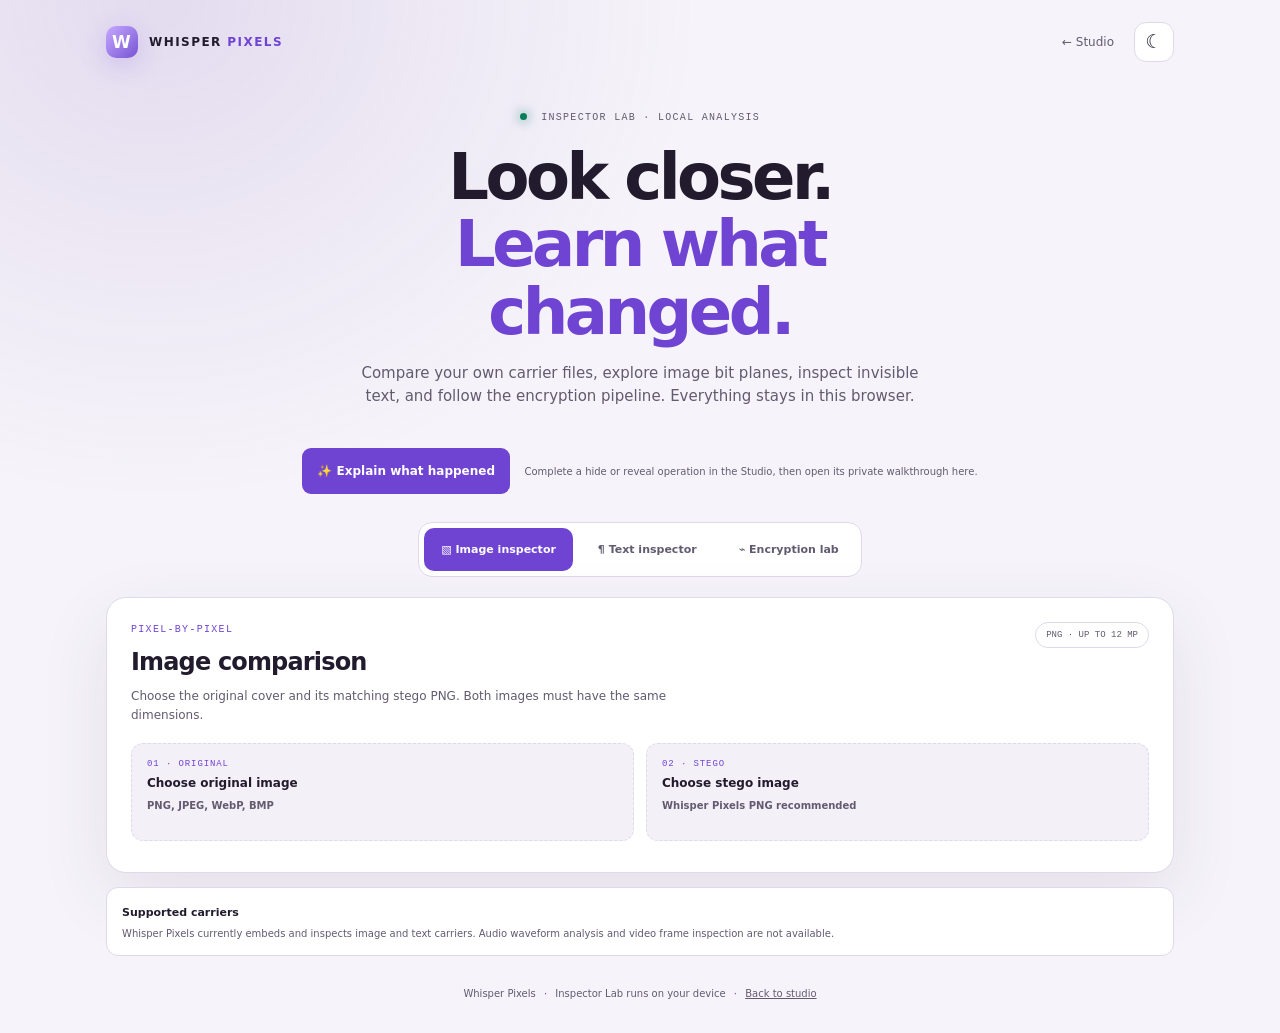
==== inspector.html @ 65088b3c "Polish Whisper Pixels website" ====
<!doctype html>
<html lang="en">
<head>
  <meta charset="utf-8">
  <meta name="viewport" content="width=device-width, initial-scale=1">
  <meta name="theme-color" content="#0b0a12">
  <meta name="description" content="Explore image differences, hidden text markers, and the encryption process in Whisper Pixels Inspector Lab.">
  <link rel="manifest" href="manifest.webmanifest">
  <link rel="stylesheet" href="css/studio.css">
  <link rel="stylesheet" href="css/theme-accessibility.css">
  <link rel="stylesheet" href="css/inspector.css">
  <title>Inspector Lab — Whisper Pixels</title>
  <script>
    (() => {
      const saved = localStorage.getItem('theme');
      const light = saved ? saved === 'light' : matchMedia('(prefers-color-scheme: light)').matches;
      if (light) document.documentElement.classList.add('light-mode');
    })();
  </script>
</head>
<body>
  <main class="app-shell inspector-shell">
    <header class="topbar">
      <a class="brand" href="index.html" aria-label="Whisper Pixels home"><span class="brand-mark">W</span><span>WHISPER <b>PIXELS</b></span></a>
      <div class="top-actions">
        <a class="text-link" href="studio.html">← Studio</a>
        <button class="icon-button" id="theme-toggle" type="button" aria-label="Switch theme" title="Switch theme">☼</button>
      </div>
    </header>
    <section class="hero inspector-hero">
      <div class="eyebrow"><span class="status-dot"></span> INSPECTOR LAB · LOCAL ANALYSIS</div>
      <h1>Look closer.<br><em>Learn what changed.</em></h1>
      <p>Compare your own carrier files, explore image bit planes, inspect invisible text, and follow the encryption pipeline. Everything stays in this browser.</p>
      <button class="lab-button explain-open" id="explain-open" type="button">✨ Explain what happened</button>
      <p class="explain-status" id="explain-status" aria-live="polite">A private, numbers-based walkthrough of your latest hide or reveal operation.</p>
    </section>

    <nav class="lab-tabs" aria-label="Inspector tools" role="tablist">
      <button class="lab-tab active" role="tab" aria-selected="true" aria-controls="image-lab" id="image-tab">▧ Image inspector</button>
      <button class="lab-tab" role="tab" aria-selected="false" aria-controls="text-lab" id="text-tab">¶ Text inspector</button>
      <button class="lab-tab" role="tab" aria-selected="false" aria-controls="crypto-lab" id="crypto-tab">⌁ Encryption lab</button>
    </nav>

    <section class="lab-panel" id="image-lab" role="tabpanel" aria-labelledby="image-tab">
      <div class="lab-intro">
        <div><div class="eyebrow accent-label">PIXEL-BY-PIXEL</div><h2>Image comparison</h2><p>Choose the original cover and its matching stego PNG. Both images must have the same dimensions.</p></div>
        <span class="lab-badge">PNG · UP TO 12 MP</span>
      </div>
      <div class="upload-grid">
        <label class="lab-upload" for="original-input"><span>01 · ORIGINAL</span><b id="original-file-label">Choose original image</b><small>PNG, JPEG, WebP, BMP</small><input id="original-input" type="file" accept="image/*"></label>
        <label class="lab-upload" for="stego-input"><span>02 · STEGO</span><b id="stego-file-label">Choose stego image</b><small>Whisper Pixels PNG recommended</small><input id="stego-input" type="file" accept="image/*"></label>
      </div>
      <div class="lab-error" id="image-error" role="alert" hidden></div>
      <div class="comparison-card" id="comparison-card" hidden>
        <div class="view-heading"><div><b>Side-by-side comparison</b><small>Drag the divider to reveal each image</small></div><div class="view-switch" role="group" aria-label="Comparison view"><button class="active" data-view="slider">Slider</button><button data-view="heatmap">Heatmap</button></div></div>
        <div class="image-stage" id="image-stage">
          <canvas id="original-canvas" aria-label="Original image"></canvas>
          <canvas id="stego-canvas" aria-label="Stego image"></canvas>
          <canvas id="heatmap-canvas" aria-label="Amplified pixel difference heatmap" hidden></canvas>
          <div class="slider-divider" id="slider-divider" aria-hidden="true"></div>
          <span class="image-tag tag-left">ORIGINAL</span><span class="image-tag tag-right">STEGO PNG</span>
        </div>
        <label class="sr-only" for="image-slider">Image comparison divider</label>
        <input id="image-slider" class="image-slider" type="range" min="0" max="100" value="50">
        <p class="lab-footnote" id="heatmap-note" hidden>Per-channel difference ×255, clipped at 255. Unchanged pixels are black; any changed pixel is highlighted.</p>
      </div>
      <div class="image-tools" id="image-tools" hidden>
        <section class="tool-card">
          <div class="tool-title"><div><b>Pixel zoom</b><small>Hover or focus the image to inspect exact RGB values</small></div><span id="pixel-coordinate">x: —, y: —</span></div>
          <canvas id="zoom-canvas" width="180" height="180" aria-label="Magnified pixels under the pointer"></canvas>
          <div class="pixel-values" id="pixel-values" aria-live="polite">Move your pointer over the comparison to inspect a pixel.</div>
        </section>
        <section class="tool-card stats-card">
          <div class="tool-title"><div><b>Image statistics</b><small>Computed from decoded RGB pixels</small></div></div>
          <dl class="stats-grid">
            <div><dt>Pixels changed</dt><dd id="stat-changed">—</dd></div>
            <div><dt>Image modified</dt><dd id="stat-percent">—</dd></div>
            <div><dt>MSE</dt><dd id="stat-mse">—</dd></div>
            <div><dt>PSNR</dt><dd id="stat-psnr">—</dd></div>
            <div><dt>Max channel delta</dt><dd id="stat-max">—</dd></div>
            <div><dt>Capacity used</dt><dd id="stat-capacity">—</dd></div>
          </dl>
          <p class="lab-footnote">Pixel-change count means pixels with one or more RGB channel differences. Capacity usage is estimated from image dimensions and the visible payload header; it may be unavailable for other stego formats.</p>
        </section>
        <section class="tool-card bitplane-card">
          <div class="tool-title"><div><b>Bit-plane viewer</b><small>Inspect one color channel and bit position</small></div></div>
          <div class="bit-controls"><label for="bit-channel">Channel</label><select id="bit-channel"><option value="0">Red</option><option value="1">Green</option><option value="2">Blue</option></select><label for="bit-number">Bit</label><select id="bit-number"><option value="0">0 · least significant</option><option value="1">1</option><option value="2">2</option><option value="3">3</option><option value="4">4</option><option value="5">5</option><option value="6">6</option><option value="7">7 · most significant</option></select><label class="check-label"><input type="checkbox" id="bit-stego" checked> Stego image</label></div>
          <canvas id="bitplane-view" aria-label="Selected image bit plane"></canvas>
          <p class="lab-footnote">Bit 0 looks noise-like because payload bits are spread through the image. Noise is not proof of hidden data.</p>
        </section>
        <section class="tool-card histogram-card">
          <div class="tool-title"><div><b>RGB histogram</b><small>Original is dashed; stego image is solid</small></div></div>
          <canvas id="histogram-canvas" aria-label="Overlaid red green and blue pixel value histograms"></canvas>
          <p class="lab-footnote">Subtle value pairing can be educational to explore, but histograms cannot confirm whether a message exists.</p>
        </section>
      </div>
    </section>

    <section class="lab-panel" id="text-lab" role="tabpanel" aria-labelledby="text-tab" hidden>
      <div class="lab-intro"><div><div class="eyebrow accent-label">INVISIBLE CHARACTERS</div><h2>Text inspector</h2><p>Paste the original cover text and the stego text. Hidden markers are shown as readable badges below.</p></div><span class="lab-badge">ZERO-WIDTH MARKS</span></div>
      <div class="text-input-grid"><div><label for="plain-text-input">Original cover text</label><textarea id="plain-text-input" rows="5" placeholder="Paste the original cover sentence…"></textarea></div><div><label for="stego-text-input">Stego text</label><textarea id="stego-text-input" rows="5" placeholder="Paste the complete hidden text…"></textarea></div></div>
      <div class="text-actions"><button class="lab-button" id="inspect-text-button" type="button">Inspect invisible characters</button><span id="text-counts">Visible length: — · Real length: —</span></div>
      <div class="lab-error" id="text-error" role="alert" hidden></div>
      <div class="text-results" id="text-results" hidden>
        <section class="tool-card"><div class="tool-title"><div><b>Invisible characters revealed</b><small>Inserted Unicode markers appear as colored badges</small></div><span id="marker-count"></span></div><div class="revealed-text" id="revealed-invisibles"></div><div class="legend"><span><b class="badge-marker marker-start">START</b> U+2063</span><span><b class="badge-marker marker-zero">0</b> U+200B</span><span><b class="badge-marker marker-one">1</b> U+200C</span><span><b class="badge-marker marker-end">END</b> U+2064</span></div></section>
        <section class="tool-card"><div class="tool-title"><div><b>Text diff</b><small>Original left · stego with visible marks right</small></div></div><div class="diff-grid"><pre id="diff-original"></pre><pre id="diff-stego"></pre></div></section>
        <section class="tool-card"><div class="tool-title"><div><b>Binary decode strip</b><small>Payload bytes grouped into bits and hexadecimal</small></div><span id="binary-summary"></span></div><div class="binary-strip" id="binary-strip"></div><p class="lab-footnote">Whisper Pixels encrypts the message first, so embedded bytes look random. The header is readable; the ciphertext should not look like plaintext.</p></section>
      </div>
    </section>

    <section class="lab-panel" id="crypto-lab" role="tabpanel" aria-labelledby="crypto-tab" hidden>
      <div class="lab-intro"><div><div class="eyebrow accent-label">FOLLOW THE TRANSFORM</div><h2>Encryption visualizer</h2><p>A local educational demonstration of password derivation, authenticated encryption, and why a one-letter change avalanches through ciphertext.</p></div><span class="lab-badge">DEMO ONLY · NOT EMBEDDED</span></div>
      <div class="demo-warning"><b>Educational safety note</b><span>Each encryption uses a fresh random salt and nonce. The avalanche comparison shows how changing the message changes ciphertext, while those fresh random values also contribute to the difference. Demo output is never used by the studio or saved.</span></div>
      <div class="crypto-controls"><div><label for="demo-message">Plaintext</label><input id="demo-message" value="Meet at 9pm"></div><div><label for="demo-password">Demo password</label><div class="password-wrap"><input id="demo-password" type="password" value="example-only-passphrase"><button class="show-password" type="button" data-target="demo-password" aria-label="Show password">Show</button></div></div><button class="lab-button" id="run-demo" type="button">Run local demo</button></div>
      <div class="lab-error" id="crypto-error" role="alert" hidden></div>
      <div class="pipeline" id="pipeline" hidden>
        <div class="pipeline-node"><span>01 · PLAINTEXT</span><code id="pipe-plain"></code></div><div class="pipeline-arrow">↓</div>
        <div class="pipeline-node"><span>02 · UTF-8 BYTES</span><code id="pipe-bytes"></code></div><div class="pipeline-arrow">↓</div>
        <div class="pipeline-node"><span>03 · PBKDF2 → AES-256 KEY</span><code>Key fingerprint: <b id="pipe-fingerprint"></b> · 310,000 PBKDF2-SHA-256 iterations · key itself never shown</code></div><div class="pipeline-arrow">↓</div>
        <div class="pipeline-node"><span>04 · AES-256-GCM CIPHERTEXT</span><code id="pipe-cipher"></code></div><div class="pipeline-arrow">↓</div>
        <div class="pipeline-node"><span>05 · EMBEDDED BIT STREAM</span><code id="pipe-bits"></code></div><div class="pipeline-arrow">↓</div>
        <div class="pipeline-node"><span>06 · WHERE THE BITS LAND</span><canvas id="landing-map" width="720" height="150" aria-label="Illustration of spread pixel positions"></canvas><small>Illustrative spread only; the actual spread is keyed to the derived password and each image dimensions its own usable pixels.</small></div>
      </div>
      <div class="demo-extras" id="demo-extras" hidden>
        <section class="tool-card"><div class="tool-title"><div><b>Avalanche demo</b><small>Change one character; compare ciphertext bits</small></div><span id="avalanche-score"></span></div><div class="avalanche-grid"><div><label for="changed-message">Changed plaintext</label><input id="changed-message"></div><button class="lab-button" id="compare-avalanche" type="button">Compare ciphertexts</button></div><div class="avalanche-result" id="avalanche-result"></div></section>
        <section class="tool-card"><div class="tool-title"><div><b>Wrong-password check</b><small>AES-GCM authenticates rather than returning plausible garbage</small></div></div><button class="lab-button secondary-button" id="wrong-password-demo" type="button">Try a wrong password</button><div class="wrong-result" id="wrong-result" aria-live="polite"></div></section>
      </div>
    </section>

    <section class="future-note"><b>Supported carriers</b><p>Whisper Pixels currently embeds and inspects image and text carriers. Audio waveform analysis and video frame inspection are not available.</p></section>
    <footer>Whisper Pixels <span>·</span> Inspector Lab runs on your device <span>·</span> <a href="studio.html">Back to studio</a></footer>
  </main>
  <dialog class="explainer-dialog" id="explainer-dialog" aria-labelledby="explainer-title">
    <div class="explainer-header">
      <div><span class="eyebrow accent-label">PRIVATE · TEMPLATE-BASED WALKTHROUGH</span><h2 id="explainer-title">What happened to your secret?</h2></div>
      <button class="icon-button" id="explainer-close" type="button" aria-label="Close explanation">×</button>
    </div>
    <p class="explainer-privacy">No cloud AI is used. This explanation is generated on this device from your operation’s statistics and short text previews; your password, key and image are never sent anywhere.</p>
    <div class="explainer-stage-wrap">
      <div class="explainer-step-label" id="explainer-step-label"></div>
      <canvas id="explainer-stage" width="960" height="300" aria-label="Illustration for the current explanation step"></canvas>
    </div>
    <section class="explainer-narration" aria-live="polite">
      <h3 id="explainer-step-title"></h3>
      <p id="explainer-narration"></p>
      <ul id="explainer-insights" class="explainer-insights"></ul>
    </section>
    <div class="explainer-controls">
      <button class="lab-button secondary-button" id="explainer-prev" type="button">◀ Prev</button>
      <button class="lab-button" id="explainer-play" type="button">▶ Play</button>
      <button class="lab-button secondary-button" id="explainer-next" type="button">Next ▶</button>
      <label for="explainer-speed">Speed</label>
      <select id="explainer-speed"><option value="2200">Slow</option><option value="1500" selected>Normal</option><option value="900">Fast</option></select>
    </div>
    <label class="explainer-progress-label" for="explainer-progress">Walkthrough progress</label>
    <progress id="explainer-progress" max="7" value="1">1 of 7</progress>
    <div class="explainer-options">
      <div class="explainer-segment" role="group" aria-label="Explanation detail">
        <button type="button" class="active" data-explainer-level="beginner" aria-pressed="true">Beginner</button>
        <button type="button" data-explainer-level="technical" aria-pressed="false">Technical</button>
      </div>
      <label class="check-label"><input type="checkbox" id="explainer-reveal"> Reveal replay</label>
      <button class="text-link" id="explainer-skip" type="button">Skip animation</button>
    </div>
  </dialog>
  <script type="module" src="js/inspector.js"></script>
</body>
</html>
---- css/studio.css ----
:root{color-scheme:dark;--bg:#0b0a12;--surface:#12111b;--surface2:#171622;--text:#f4f1fc;--muted:#aaa6b8;--line:#2b2937;--accent:#ad8cff;--accent-strong:#8c64ef;--green:#67dfb1;--warn:#ffc979;--danger:#ff8d9a;--shadow:0 24px 80px #0005}
html.light-mode{color-scheme:light;--bg:#f6f4fa;--surface:#fff;--surface2:#f3f0f8;--text:#211b2d;--muted:#625b70;--line:#dfd9e9;--accent:#7044d2;--accent-strong:#5c33bd;--green:#087d5a;--warn:#946000;--danger:#b52c40;--shadow:0 24px 70px #30214b18}
*{box-sizing:border-box}html{min-height:100%;background:var(--bg)}body{margin:0;min-height:100vh;background:radial-gradient(ellipse at 12% 0%,#6d4aaa24,transparent 34rem),var(--bg);color:var(--text);font-family:Manrope,system-ui,sans-serif;font-size:14px;line-height:1.55;transition:background .25s,color .25s}button,input,textarea{font:inherit}button,a,label{touch-action:manipulation}button{color:inherit}a{color:inherit}.app-shell{max-width:1160px;padding:22px 26px 32px;margin:0 auto}.topbar{display:flex;justify-content:space-between;align-items:center;margin-bottom:48px}.brand{text-decoration:none;display:flex;align-items:center;gap:11px;font-size:12px;font-weight:800;letter-spacing:.12em}.brand b{color:var(--accent)}.brand-mark{width:32px;height:32px;border-radius:10px;background:linear-gradient(135deg,#c5a9ff,#7753d3);display:grid;place-items:center;color:#171122;font-size:17px;box-shadow:0 7px 24px #966de64a}.top-actions{display:flex;align-items:center;gap:20px}.text-link{font-size:12px;color:var(--muted);text-decoration:none}.text-link:hover{color:var(--text)}.icon-button{width:40px;height:40px;border-radius:12px;border:1px solid var(--line);background:var(--surface);font-size:19px;cursor:pointer}.hero{max-width:680px;margin:0 auto 40px;text-align:center}.eyebrow{font-family:"DM Mono",monospace;font-size:10px;letter-spacing:.13em;color:var(--muted)}.status-dot{display:inline-block;width:7px;height:7px;border-radius:50%;background:var(--green);margin-right:7px;box-shadow:0 0 12px var(--green)}h1{font-size:clamp(38px,6vw,64px);line-height:1.06;letter-spacing:-.055em;margin:18px 0 15px}h1 em{font-style:normal;color:var(--accent)}.hero>p{max-width:560px;margin:0 auto 25px;color:var(--muted);font-size:15px}.mode-switch{display:inline-flex;padding:5px;border:1px solid var(--line);border-radius:15px;background:var(--surface);box-shadow:var(--shadow)}.mode-choice{border:0;border-radius:11px;padding:12px 24px;background:transparent;color:var(--muted);font-weight:700;cursor:pointer;min-height:48px}.mode-choice.active{background:var(--accent);color:#170f25}.steps{display:grid;grid-template-columns:repeat(3,1fr);max-width:820px;margin:0 auto 25px;position:relative}.steps:before{content:"";position:absolute;left:14%;right:14%;top:19px;height:1px;background:var(--line)}.step{display:flex;align-items:center;gap:11px;position:relative;justify-content:center;color:var(--muted)}.step>span{width:38px;height:38px;border:1px solid var(--line);background:var(--bg);border-radius:50%;display:grid;place-items:center;font:11px "DM Mono",monospace;z-index:1}.step b,.step small{display:block}.step b{font-size:12px;color:var(--text)}.step small{font-size:10px}.step.active>span,.step.done>span{background:var(--accent);border-color:var(--accent);color:#170f25}.step.active b{color:var(--accent)}.workspace{display:grid;grid-template-columns:minmax(0,1.5fr) minmax(280px,.85fr);gap:20px;align-items:start}.card,.info-card,.notice-card{border:1px solid var(--line);background:var(--surface);border-radius:20px;box-shadow:var(--shadow)}.workflow-card{padding:28px}.card-heading{display:flex;justify-content:space-between;align-items:center;gap:15px;margin-bottom:23px}.accent-label{color:var(--accent)}h2{font-size:21px;letter-spacing:-.035em;margin:5px 0 0}.lock-badge{padding:7px 10px;border-radius:20px;border:1px solid #67dfb135;color:var(--green);font:9px "DM Mono",monospace;white-space:nowrap}.carrier-tabs{display:grid;grid-template-columns:1fr 1fr;gap:10px;margin-bottom:17px}.carrier-tab{min-height:52px;border:1px solid var(--line);border-radius:12px;background:var(--surface2);text-align:left;padding:8px 13px;font-weight:700;cursor:pointer}.carrier-tab>span{color:var(--accent);font-size:18px;margin-right:8px}.carrier-tab small{display:block;margin-left:29px;color:var(--muted);font-size:10px;font-weight:500}.carrier-tab.active{border-color:var(--accent);box-shadow:inset 0 0 0 1px var(--accent);background:color-mix(in srgb,var(--accent) 9%,var(--surface))}.carrier-panel[hidden],[hidden]{display:none!important}label{font-size:12px;font-weight:700;display:block;margin-bottom:7px}input:not([type=file]),textarea{width:100%;border:1px solid var(--line);border-radius:11px;background:var(--bg);padding:12px 13px;color:var(--text);outline:none;transition:border .18s,box-shadow .18s}textarea{resize:vertical;min-height:76px}input:focus,textarea:focus,button:focus-visible,a:focus-visible,.dropzone:focus-visible{outline:2px solid var(--accent);outline-offset:2px;border-color:var(--accent)}input::placeholder,textarea::placeholder{color:color-mix(in srgb,var(--muted) 75%,transparent)}.dropzone{display:flex;align-items:center;justify-content:center;flex-direction:column;text-align:center;min-height:170px;padding:20px;border:1.5px dashed #5a526c;border-radius:15px;background:var(--surface2);cursor:pointer;gap:5px;color:var(--muted);font-size:12px}.dropzone:hover,.dropzone.dragover{border-color:var(--accent);background:color-mix(in srgb,var(--accent) 8%,var(--surface2))}.dropzone input[type=file],#attachment-input{position:absolute;width:1px;height:1px;opacity:0;pointer-events:none}.dropzone strong{color:var(--text);font-size:13px}.upload-icon{width:37px;height:37px;border-radius:12px;display:grid;place-items:center;background:#ad8cfd1e;color:var(--accent);font-size:22px;margin-bottom:6px}.dropzone small{max-width:340px;font-size:10px;margin-top:6px}.compact-dropzone{min-height:125px}.file-preview{display:flex;align-items:center;gap:14px;margin-top:12px;padding:10px;border:1px solid var(--line);border-radius:13px;background:var(--surface2)}.file-preview img{width:74px;height:60px;object-fit:cover;border-radius:8px;background:var(--bg)}.file-meta{min-width:0;display:flex;flex-direction:column;gap:2px}.file-meta b{font-size:12px;overflow:hidden;text-overflow:ellipsis;white-space:nowrap;max-width:300px}.file-meta span{color:var(--muted);font-size:10px}.quiet-button{align-self:flex-start;border:0;background:transparent;color:var(--accent);text-decoration:underline;cursor:pointer;padding:2px 0;font-size:11px}.capacity{margin-top:14px}.capacity-heading{display:flex;justify-content:space-between;gap:10px;font-size:11px}.capacity-heading b{color:var(--accent);font-family:"DM Mono",monospace;font-size:10px}.capacity>small,.field-note{display:block;color:var(--muted);font-size:10px;margin-top:6px}.capacity-track,.strength{height:5px;background:var(--surface2);border-radius:8px;margin:8px 0;overflow:hidden}.capacity-track span,.strength span{display:block;height:100%;width:0;background:var(--green);border-radius:inherit;transition:width .25s}.visual-tools{margin-top:14px;border:1px solid var(--line);border-radius:13px;padding:12px;background:var(--surface2)}.visual-heading{display:flex;justify-content:space-between;gap:10px;font-size:11px}.visual-heading span{color:var(--muted);font-size:9px}.visual-tools canvas{display:block;width:100%;height:96px;object-fit:cover;border-radius:8px;margin:9px 0}.visual-tools p{font-size:10px;color:var(--muted);margin:0}.divider{height:1px;background:var(--line);margin:23px 0 17px;position:relative}.divider span{position:absolute;left:0;top:-9px;padding-right:12px;background:var(--surface);font:9px "DM Mono",monospace;color:var(--muted);letter-spacing:.13em}.message-footer{display:flex;justify-content:space-between;color:var(--muted);font-size:10px;margin-top:5px}.attachment-row{display:flex;align-items:center;gap:10px;margin:15px 0}.attach-button{margin:0;cursor:pointer;color:var(--accent);font-size:11px}.attach-button span{color:var(--muted);font-weight:400}.attachment-meta{padding:8px 10px;margin-top:-8px;background:var(--surface2);border-radius:9px;color:var(--muted);font-size:10px}.password-grid{display:grid;grid-template-columns:1fr 1fr;gap:12px;margin:13px 0}.password-wrap{position:relative}.password-wrap input{padding-right:58px}.show-password{position:absolute;right:8px;top:50%;transform:translateY(-50%);border:0;background:transparent;color:var(--accent);font-size:10px;font-weight:700;cursor:pointer;padding:9px}.strength{margin:8px 0 4px}.strength span{background:var(--danger)}.password-grid small{font-size:9px;color:var(--muted)}.optional{color:var(--muted);font-weight:400}.reveal-text-label{margin-top:16px}.field-note{line-height:1.55}.primary-button{width:100%;height:50px;display:flex;justify-content:center;align-items:center;gap:10px;border:0;border-radius:12px;margin-top:19px;background:var(--accent);color:#1a1026;font-weight:800;cursor:pointer;transition:transform .16s,filter .16s}.primary-button:hover{filter:brightness(1.09);transform:translateY(-1px)}.primary-button:disabled{opacity:.55;cursor:wait;transform:none}.alert{padding:11px 13px;margin-top:12px;border:1px solid #ff8d9a55;border-radius:10px;background:#ff8d9a10;color:var(--danger);font-size:11px}.alert.success{border-color:#67dfb155;background:#67dfb110;color:var(--green)}.progress-wrap{margin-top:15px}.progress-label{display:flex;justify-content:space-between;font:10px "DM Mono",monospace;color:var(--muted);margin-bottom:6px}progress{width:100%;height:7px;appearance:none;border:0;border-radius:8px;overflow:hidden}progress::-webkit-progress-bar{background:var(--surface2)}progress::-webkit-progress-value{background:var(--accent);transition:width .2s}progress::-moz-progress-bar{background:var(--accent)}.result{display:grid;grid-template-columns:36px 1fr;gap:10px;margin-top:18px;padding:15px;border:1px solid #67dfb144;border-radius:14px;background:#67dfb10a}.result-icon{width:32px;height:32px;border-radius:50%;display:grid;place-items:center;background:#67dfb11a;color:var(--green)}.result h3{margin:0;font-size:14px}.result p{margin:4px 0 0;color:var(--muted);font-size:11px}.revealed-message,.revealed-file,.result-actions{grid-column:1/-1}.revealed-message{white-space:pre-wrap;overflow-wrap:anywhere;padding:12px;border-radius:9px;background:var(--bg);font-size:12px}.result-actions{display:flex;gap:8px;flex-wrap:wrap}.result-actions a,.result-actions button{border:1px solid var(--line);border-radius:9px;padding:9px 12px;background:var(--surface2);text-decoration:none;font-size:10px;font-weight:700;cursor:pointer}.side-column{display:flex;flex-direction:column;gap:13px}.info-card{padding:21px}.info-card h2{font-size:18px;margin:8px 0}.info-card>p{font-size:11px;color:var(--muted);margin:0}.pixel-demo{display:flex;align-items:center;justify-content:center;gap:13px;padding:15px;margin:13px 0 5px;border:1px solid var(--line);border-radius:11px;background:var(--surface2)}.pixel-swatch{width:29px;height:29px;border-radius:7px;background:rgb(128,92,205);box-shadow:0 0 17px #9a75ec55}.pixel-swatch.changed{background:rgb(128,92,206);animation:pixel-flash 2.5s ease-in-out infinite}.pixel-value{font:11px "DM Mono",monospace;color:var(--muted)}.pixel-arrow{color:var(--accent)}@keyframes pixel-flash{50%{transform:scale(1.09);box-shadow:0 0 22px #a180ff99}}.demo-caption{font-size:9px!important;text-align:center;margin-bottom:16px!important}.explain-rule{border-top:1px solid var(--line);padding:11px 0 0;margin-top:9px}.explain-rule b{display:block;font-size:11px}.explain-rule span{display:block;color:var(--muted);font-size:10px;line-height:1.55;margin-top:3px}.notice-card{display:flex;gap:11px;padding:14px;border-color:#ffc97935;background:#ffc97909;box-shadow:none}.notice-card>span{font-weight:800;color:var(--warn);font-size:16px}.notice-card b{font-size:11px}.notice-card p{font-size:10px;color:var(--muted);margin:3px 0 0}.audio-note{border-color:var(--line);background:var(--surface)}footer{text-align:center;margin-top:30px;color:var(--muted);font-size:10px}footer span{padding:0 5px;color:var(--accent)}footer a{color:var(--muted)}.toast{position:fixed;left:50%;bottom:22px;transform:translate(-50%,20px);opacity:0;pointer-events:none;padding:11px 17px;background:var(--text);color:var(--bg);border-radius:10px;z-index:10;font-size:11px;transition:.2s}.toast.show{opacity:1;transform:translate(-50%,0)}
@media(max-width:850px){.workspace{grid-template-columns:1fr}.side-column{display:grid;grid-template-columns:1fr 1fr}.info-card{grid-row:span 2}.topbar{margin-bottom:35px}}
@media(max-width:560px){.app-shell{padding:15px 14px 95px}.topbar{margin-bottom:32px}.hero{margin-bottom:28px}.hero>p{font-size:13px}.mode-choice{padding:10px 15px;font-size:12px}.steps{gap:4px;margin-bottom:18px}.step{justify-content:flex-start;gap:6px}.step>span{width:29px;height:29px;font-size:9px}.steps:before{top:14px;left:10%;right:12%}.step b{font-size:9px}.step small{font-size:8px}.workspace{gap:13px}.workflow-card{padding:18px 15px}.card-heading{align-items:flex-start;margin-bottom:17px}.card-heading h2{font-size:18px}.lock-badge{font-size:8px}.side-column{display:flex}.password-grid{grid-template-columns:1fr}.file-preview img{width:56px}.file-meta b{max-width:180px}.primary-button{position:sticky;bottom:10px;z-index:3;box-shadow:0 8px 25px #0005}.mode-switch{width:100%}.mode-choice{flex:1}.result-actions>*{flex:1;text-align:center}}
@media(prefers-reduced-motion:reduce){*,*::before,*::after{scroll-behavior:auto!important;animation-duration:.01ms!important;animation-iteration-count:1!important;transition-duration:.01ms!important}}
.compare-panel{margin-top:14px;padding:14px;border:1px solid var(--line);border-radius:14px;background:var(--surface2)}.compare-stage{height:210px;position:relative;overflow:hidden;border-radius:9px;background:var(--bg);margin:10px 0}.compare-stage img,.compare-stage canvas{position:absolute;inset:0;width:100%;height:100%;object-fit:contain}.compare-stage img+img{clip-path:inset(0 50% 0 0)}.compare-stage canvas{object-fit:fill}.compare-panel input[type=range]{padding:0;height:20px;accent-color:var(--accent)}.compare-panel>.quiet-button{margin-top:4px}.sr-only{position:absolute;width:1px;height:1px;padding:0;margin:-1px;overflow:hidden;clip:rect(0,0,0,0);white-space:nowrap;border:0}
---- css/theme-accessibility.css ----
html.light-mode .mode-choice.active,
html.light-mode .step.active > span,
html.light-mode .step.done > span,
html.light-mode .primary-button,
html.light-mode .brand-mark {
  color: #fff;
}
---- css/inspector.css ----
.inspector-shell{max-width:1120px}.inspector-hero{margin-bottom:28px}.lab-tabs{display:flex;justify-content:center;gap:8px;margin:0 auto 20px;padding:5px;width:max-content;max-width:100%;border:1px solid var(--line);border-radius:14px;background:var(--surface)}.lab-tab{min-height:43px;padding:9px 17px;border:0;border-radius:10px;background:transparent;color:var(--muted);font-size:11px;font-weight:700;cursor:pointer}.lab-tab.active{color:#170f25;background:var(--accent)}.light-mode .lab-tab.active{color:white}.lab-panel{padding:24px;border:1px solid var(--line);border-radius:20px;background:var(--surface);box-shadow:var(--shadow)}.lab-intro{display:flex;align-items:flex-start;justify-content:space-between;gap:18px;margin-bottom:19px}.lab-intro h2{font-size:24px;margin:6px 0}.lab-intro p{color:var(--muted);font-size:12px;margin:0;max-width:610px}.lab-badge{flex:none;border:1px solid var(--line);border-radius:30px;padding:7px 10px;color:var(--muted);font:9px "DM Mono",monospace}.upload-grid,.text-input-grid{display:grid;grid-template-columns:1fr 1fr;gap:12px}.lab-upload{display:flex;flex-direction:column;gap:5px;min-height:98px;padding:15px;border:1px dashed var(--line);border-radius:12px;background:var(--surface2);cursor:pointer}.lab-upload:hover{border-color:var(--accent)}.lab-upload span{color:var(--accent);font:9px "DM Mono",monospace;letter-spacing:.1em}.lab-upload b{font-size:12px}.lab-upload small{color:var(--muted);font-size:10px}.lab-upload input{position:absolute;width:1px;height:1px;opacity:0;pointer-events:none}.lab-error{margin-top:12px;padding:11px 13px;border:1px solid #ff8d9a55;border-radius:10px;background:#ff8d9a10;color:var(--danger);font-size:11px}.comparison-card,.image-tools{margin-top:17px}.comparison-card,.tool-card{padding:15px;border:1px solid var(--line);border-radius:14px;background:var(--surface2)}.view-heading,.tool-title{display:flex;justify-content:space-between;align-items:center;gap:12px}.view-heading b,.tool-title b{display:block;font-size:12px}.view-heading small,.tool-title small{display:block;color:var(--muted);font-size:10px;margin-top:2px}.view-switch{display:flex;padding:3px;border:1px solid var(--line);border-radius:9px}.view-switch button{padding:6px 10px;border:0;border-radius:7px;background:transparent;color:var(--muted);font-size:10px;cursor:pointer}.view-switch button.active{background:var(--accent);color:#170f25}.light-mode .view-switch button.active{color:white}.image-stage{position:relative;width:100%;max-height:540px;aspect-ratio:16/9;overflow:hidden;border-radius:10px;background:#08070c;margin-top:12px;isolation:isolate}.image-stage canvas{position:absolute;inset:0;width:100%;height:100%;object-fit:contain}.image-stage #stego-canvas{clip-path:inset(0 0 0 50%)}.image-stage #heatmap-canvas{object-fit:fill}.slider-divider{position:absolute;z-index:2;top:0;bottom:0;left:50%;width:2px;background:white;box-shadow:0 0 4px #000;pointer-events:none}.slider-divider:after{content:"↔";position:absolute;left:50%;top:50%;transform:translate(-50%,-50%);display:grid;place-items:center;width:35px;height:35px;border:2px solid white;border-radius:50%;background:#16121fdc;color:white;font-size:18px}.image-tag{position:absolute;z-index:2;top:10px;padding:5px 8px;border-radius:6px;background:#09080bbd;color:white;font:9px "DM Mono",monospace;pointer-events:none}.tag-left{left:10px}.tag-right{right:10px}.image-slider{display:block;width:100%;height:24px;margin:10px 0 0;accent-color:var(--accent);padding:0!important}.lab-footnote{font-size:9px;line-height:1.55;color:var(--muted);margin:9px 0 0}.image-tools{display:grid;grid-template-columns:1fr 1fr;gap:12px}.tool-card{min-width:0}.tool-title{margin-bottom:12px}.tool-title>span,.pixel-coordinate{font:9px "DM Mono",monospace;color:var(--accent)}#zoom-canvas{display:block;width:100%;max-width:180px;height:auto;image-rendering:pixelated;border:1px solid var(--line);border-radius:8px;background:var(--bg);margin:auto}.pixel-values{min-height:34px;margin-top:9px;color:var(--muted);font:10px/1.6 "DM Mono",monospace;text-align:center;overflow-wrap:anywhere}.binary-highlight{color:var(--accent);font-weight:800;text-decoration:underline}.stats-grid{display:grid;grid-template-columns:1fr 1fr;gap:10px;margin:0}.stats-grid>div{padding:9px;border-radius:8px;background:var(--surface)}.stats-grid dt{color:var(--muted);font-size:9px}.stats-grid dd{margin:3px 0 0;font:12px "DM Mono",monospace;color:var(--text);overflow-wrap:anywhere}.bit-controls{display:flex;align-items:center;gap:7px;flex-wrap:wrap}.bit-controls label{margin:0;font-size:9px;color:var(--muted)}.bit-controls select{max-width:175px;padding:6px 7px;border:1px solid var(--line);border-radius:7px;background:var(--surface);color:var(--text);font-size:10px}.bit-controls .check-label{display:flex;align-items:center;gap:5px}.bit-controls input{accent-color:var(--accent)}#bitplane-view,#histogram-canvas{display:block;width:100%;height:175px;object-fit:contain;margin-top:11px;border-radius:8px;background:#08070c}.text-input-grid label,.crypto-controls label,.avalanche-grid label{margin-bottom:6px}.text-input-grid textarea{min-height:125px;font:11px/1.6 "DM Mono",monospace}.text-actions{display:flex;align-items:center;justify-content:space-between;gap:10px;margin:14px 0 2px}.text-actions>span{font:10px "DM Mono",monospace;color:var(--muted)}.lab-button{min-height:40px;padding:9px 15px;border:0;border-radius:9px;background:var(--accent);color:#170f25;font-weight:800;font-size:10px;cursor:pointer}.light-mode .lab-button{color:white}.text-results{display:grid;gap:12px;margin-top:16px}.revealed-text{padding:12px;border:1px solid var(--line);border-radius:9px;background:var(--surface);white-space:pre-wrap;overflow-wrap:anywhere;line-height:2.2;font-size:12px}.badge-marker{display:inline-flex;align-items:center;justify-content:center;min-width:19px;min-height:20px;margin:1px 2px;padding:1px 4px;border-radius:4px;font:8px "DM Mono",monospace;color:#100d16}.marker-start{background:#b998ff}.marker-zero{background:#71e0ad}.marker-one{background:#ffc66d}.marker-end{background:#ff97a5}.legend{display:flex;flex-wrap:wrap;gap:11px;margin-top:9px;color:var(--muted);font:9px "DM Mono",monospace}.diff-grid{display:grid;grid-template-columns:1fr 1fr;border:1px solid var(--line);border-radius:8px;overflow:hidden}.diff-grid pre{min-width:0;min-height:90px;max-height:220px;margin:0;padding:11px;overflow:auto;white-space:pre-wrap;overflow-wrap:anywhere;background:var(--surface);color:var(--text);font:10px/1.7 "DM Mono",monospace}.diff-grid pre+pre{border-left:1px solid var(--line)}.diff-insert{padding:1px 0;background:#67dfb138;color:var(--green);text-decoration:underline;text-decoration-color:var(--green)}.binary-strip{display:flex;flex-wrap:wrap;gap:6px;max-height:240px;overflow:auto}.byte-group{display:flex;flex-direction:column;gap:3px;min-width:55px;padding:6px;border:1px solid var(--line);border-radius:7px;background:var(--surface);text-align:center}.byte-group code{font:8px "DM Mono",monospace;letter-spacing:.02em}.byte-group small{color:var(--accent);font:8px "DM Mono",monospace}.demo-warning{display:flex;flex-direction:column;gap:3px;padding:11px 13px;border:1px solid #ffc97940;border-radius:10px;background:#ffc9790c;color:var(--muted);font-size:10px}.demo-warning b{color:var(--warn);font-size:11px}.crypto-controls{display:grid;grid-template-columns:1fr 1fr auto;gap:12px;align-items:end;margin:15px 0}.crypto-controls>div>input,.crypto-controls .password-wrap input,.avalanche-grid input{min-height:41px}.pipeline{display:grid;gap:6px;margin-top:15px}.pipeline-node{padding:12px;border:1px solid var(--line);border-radius:9px;background:var(--surface2);min-width:0}.pipeline-node>span{display:block;margin-bottom:6px;color:var(--accent);font:9px "DM Mono",monospace;letter-spacing:.08em}.pipeline-node code{display:block;max-height:95px;overflow:auto;overflow-wrap:anywhere;white-space:pre-wrap;color:var(--text);font:10px/1.55 "DM Mono",monospace}.pipeline-node small{font-size:9px;color:var(--muted)}.pipeline-node canvas{display:block;width:100%;height:auto;margin:8px 0;border-radius:7px;background:#08070c}.pipeline-arrow{height:12px;color:var(--accent);text-align:center;font:12px "DM Mono",monospace}.demo-extras{display:grid;grid-template-columns:1fr 1fr;gap:12px;margin-top:12px}.avalanche-grid{display:grid;grid-template-columns:1fr auto;gap:9px;align-items:end}.avalanche-score{font:10px "DM Mono",monospace;color:var(--green)}.avalanche-result,.wrong-result{margin-top:10px;color:var(--muted);font:10px/1.6 "DM Mono",monospace;overflow-wrap:anywhere}.secondary-button{background:var(--surface);border:1px solid var(--line);color:var(--text)!important}.future-note{margin-top:14px;padding:13px 15px;border:1px solid var(--line);border-radius:12px;background:var(--surface)}.future-note b{font-size:11px}.future-note p{margin:3px 0 0;color:var(--muted);font-size:10px}.image-stage #original-canvas,.image-stage #stego-canvas{image-rendering:auto}
@media(max-width:720px){.lab-panel{padding:17px}.image-tools{grid-template-columns:1fr}.lab-intro{flex-direction:column;gap:10px}.crypto-controls{grid-template-columns:1fr 1fr}.crypto-controls>.lab-button{grid-column:1/-1}.demo-extras{grid-template-columns:1fr}.image-stage{aspect-ratio:4/3}.bit-controls select{max-width:140px}}
@media(max-width:500px){.inspector-shell{padding-left:12px;padding-right:12px}.lab-tabs{width:100%;gap:2px}.lab-tab{flex:1;padding:8px 5px;font-size:9px}.upload-grid,.text-input-grid{grid-template-columns:1fr}.text-actions{align-items:flex-start;flex-direction:column}.view-heading{align-items:flex-start;flex-direction:column}.diff-grid pre{font-size:8px;padding:7px}.crypto-controls{grid-template-columns:1fr}.crypto-controls>.lab-button{grid-column:auto}.lab-badge{font-size:8px}.image-stage{aspect-ratio:1/1}.step small{font-size:8px}}
.explain-open{margin-top:15px;min-height:46px;font-size:12px}.explain-status{display:inline-block;margin:0 0 0 10px!important;color:var(--muted);font-size:10px!important}.explainer-dialog{width:min(820px,calc(100% - 28px));max-height:min(92vh,900px);padding:24px;border:1px solid var(--line);border-radius:18px;background:var(--surface);color:var(--text);box-shadow:0 25px 90px #0009;overflow:auto}.explainer-dialog::backdrop{background:#08060dbb;backdrop-filter:blur(4px)}.explainer-header{display:flex;align-items:flex-start;justify-content:space-between;gap:14px}.explainer-header h2{margin:5px 0 12px;font-size:22px}.explainer-header .icon-button{font-size:24px}.explainer-privacy{padding:10px 12px;border:1px solid #67dfb138;border-radius:9px;background:#67dfb10d;color:var(--muted);font-size:10px;line-height:1.6}.explainer-stage-wrap{margin-top:14px;padding:10px;border:1px solid var(--line);border-radius:12px;background:#0b0a12}.explainer-step-label{margin:0 0 7px;color:#c8aaff;font:10px "DM Mono",monospace;letter-spacing:.08em}.explainer-stage-wrap canvas{display:block;width:100%;height:auto;min-height:140px;border-radius:8px}.explainer-stage-wrap canvas.enter{animation:explainer-enter .32s ease-out}@keyframes explainer-enter{from{opacity:.35;transform:translateY(5px)}to{opacity:1;transform:translateY(0)}}.explainer-narration{min-height:105px;padding:13px 2px 5px}.explainer-narration h3{margin:0 0 5px;font-size:15px}.explainer-narration p{margin:0;color:var(--muted);font-size:12px;line-height:1.65}.explainer-insights{display:flex;flex-wrap:wrap;gap:6px;margin:9px 0 0;padding:0;list-style:none}.explainer-insights li{padding:5px 8px;border-radius:7px;background:#ffc97914;color:var(--warn);font-size:9px}.explainer-controls{display:flex;align-items:center;gap:7px;flex-wrap:wrap;margin-top:8px}.explainer-controls .lab-button{min-height:38px}.explainer-controls label{margin:0 0 0 auto;color:var(--muted);font-size:10px}.explainer-controls select{padding:7px;border:1px solid var(--line);border-radius:7px;background:var(--surface2);color:var(--text);font-size:10px}.explainer-progress-label{display:block;margin:8px 0 3px;color:var(--muted);font-size:9px}.explainer-dialog progress{display:block;width:100%;height:8px;accent-color:var(--accent)}.explainer-options{display:flex;align-items:center;justify-content:space-between;gap:10px;flex-wrap:wrap;margin-top:11px}.explainer-segment{display:flex;gap:3px;padding:3px;border:1px solid var(--line);border-radius:8px}.explainer-segment button{padding:6px 9px;border:0;border-radius:6px;background:transparent;color:var(--muted);font-size:9px;cursor:pointer}.explainer-segment button.active{background:var(--accent);color:#170f25}.explainer-options .check-label{display:flex;align-items:center;gap:5px;margin:0;color:var(--muted);font-size:10px}.explainer-options input{accent-color:var(--accent)}.explainer-options .text-link{border:0;background:none;color:var(--accent);font-size:10px;text-decoration:underline;cursor:pointer}
@media(max-width:600px){.explain-status{display:block;margin:8px 0 0!important}.explainer-dialog{width:100%;max-width:none;max-height:94vh;margin:auto 0 0;padding:17px;border-radius:17px 17px 0 0}.explainer-controls{display:grid;grid-template-columns:repeat(3,1fr)}.explainer-controls label{margin:0}.explainer-controls select{grid-column:3}.explainer-stage-wrap canvas{min-height:100px}.explainer-narration{min-height:130px}}
@media(prefers-reduced-motion:reduce){.explainer-stage-wrap canvas.enter{animation:none}}
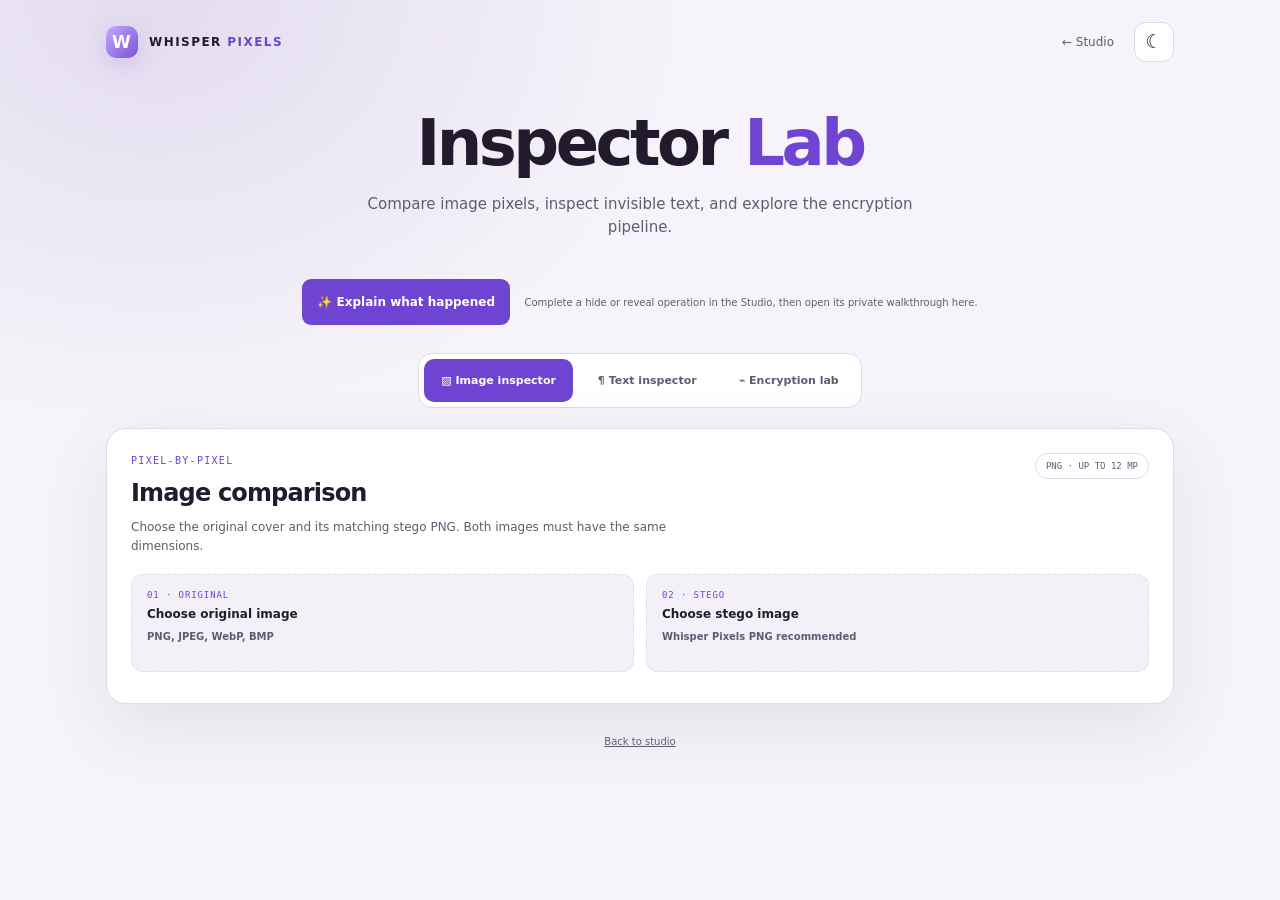
==== commit e2d8da55: "fix bugs and add guided samples" ====
--- a/inspector.html
+++ b/inspector.html
@@ -28,11 +28,10 @@
       </div>
     </header>
     <section class="hero inspector-hero">
-      <div class="eyebrow"><span class="status-dot"></span> INSPECTOR LAB · LOCAL ANALYSIS</div>
-      <h1>Look closer.<br><em>Learn what changed.</em></h1>
-      <p>Compare your own carrier files, explore image bit planes, inspect invisible text, and follow the encryption pipeline. Everything stays in this browser.</p>
+      <h1>Inspector <em>Lab</em></h1>
+      <p>Compare image pixels, inspect invisible text, and explore the encryption pipeline.</p>
       <button class="lab-button explain-open" id="explain-open" type="button">✨ Explain what happened</button>
-      <p class="explain-status" id="explain-status" aria-live="polite">A private, numbers-based walkthrough of your latest hide or reveal operation.</p>
+      <p class="explain-status" id="explain-status" aria-live="polite"></p>
     </section>
 
     <nav class="lab-tabs" aria-label="Inspector tools" role="tablist">
@@ -116,10 +115,10 @@
       <div class="pipeline" id="pipeline" hidden>
         <div class="pipeline-node"><span>01 · PLAINTEXT</span><code id="pipe-plain"></code></div><div class="pipeline-arrow">↓</div>
         <div class="pipeline-node"><span>02 · UTF-8 BYTES</span><code id="pipe-bytes"></code></div><div class="pipeline-arrow">↓</div>
-        <div class="pipeline-node"><span>03 · PBKDF2 → AES-256 KEY</span><code>Key fingerprint: <b id="pipe-fingerprint"></b> · 310,000 PBKDF2-SHA-256 iterations · key itself never shown</code></div><div class="pipeline-arrow">↓</div>
+        <div class="pipeline-node"><span>03 · PBKDF2 → AES-256 KEY</span><code>Key fingerprint: <b id="pipe-fingerprint"></b> · 600,000 PBKDF2-SHA-256 iterations · key itself never shown</code></div><div class="pipeline-arrow">↓</div>
         <div class="pipeline-node"><span>04 · AES-256-GCM CIPHERTEXT</span><code id="pipe-cipher"></code></div><div class="pipeline-arrow">↓</div>
         <div class="pipeline-node"><span>05 · EMBEDDED BIT STREAM</span><code id="pipe-bits"></code></div><div class="pipeline-arrow">↓</div>
-        <div class="pipeline-node"><span>06 · WHERE THE BITS LAND</span><canvas id="landing-map" width="720" height="150" aria-label="Illustration of spread pixel positions"></canvas><small>Illustrative spread only; the actual spread is keyed to the derived password and each image dimensions its own usable pixels.</small></div>
+        <div class="pipeline-node"><span>06 · WHERE THE BITS LAND</span><canvas id="landing-map" width="720" height="150" aria-label="Illustration of spread pixel positions"></canvas><small>Illustrative spread only; actual pixel order is derived from the password and image dimensions.</small></div>
       </div>
       <div class="demo-extras" id="demo-extras" hidden>
         <section class="tool-card"><div class="tool-title"><div><b>Avalanche demo</b><small>Change one character; compare ciphertext bits</small></div><span id="avalanche-score"></span></div><div class="avalanche-grid"><div><label for="changed-message">Changed plaintext</label><input id="changed-message"></div><button class="lab-button" id="compare-avalanche" type="button">Compare ciphertexts</button></div><div class="avalanche-result" id="avalanche-result"></div></section>
@@ -127,15 +126,14 @@
       </div>
     </section>
 
-    <section class="future-note"><b>Supported carriers</b><p>Whisper Pixels currently embeds and inspects image and text carriers. Audio waveform analysis and video frame inspection are not available.</p></section>
-    <footer>Whisper Pixels <span>·</span> Inspector Lab runs on your device <span>·</span> <a href="studio.html">Back to studio</a></footer>
+    <footer><a href="studio.html">Back to studio</a></footer>
   </main>
   <dialog class="explainer-dialog" id="explainer-dialog" aria-labelledby="explainer-title">
     <div class="explainer-header">
-      <div><span class="eyebrow accent-label">PRIVATE · TEMPLATE-BASED WALKTHROUGH</span><h2 id="explainer-title">What happened to your secret?</h2></div>
+      <div><h2 id="explainer-title">What happened to your secret?</h2></div>
       <button class="icon-button" id="explainer-close" type="button" aria-label="Close explanation">×</button>
     </div>
-    <p class="explainer-privacy">No cloud AI is used. This explanation is generated on this device from your operation’s statistics and short text previews; your password, key and image are never sent anywhere.</p>
+    <p class="explainer-privacy">The walkthrough uses local operation statistics, samples, and short text previews; passwords, keys, and image files are excluded.</p>
     <div class="explainer-stage-wrap">
       <div class="explainer-step-label" id="explainer-step-label"></div>
       <canvas id="explainer-stage" width="960" height="300" aria-label="Illustration for the current explanation step"></canvas>
--- a/css/studio.css
+++ b/css/studio.css
@@ -1,7 +1 @@
-:root{color-scheme:dark;--bg:#0b0a12;--surface:#12111b;--surface2:#171622;--text:#f4f1fc;--muted:#aaa6b8;--line:#2b2937;--accent:#ad8cff;--accent-strong:#8c64ef;--green:#67dfb1;--warn:#ffc979;--danger:#ff8d9a;--shadow:0 24px 80px #0005}
-html.light-mode{color-scheme:light;--bg:#f6f4fa;--surface:#fff;--surface2:#f3f0f8;--text:#211b2d;--muted:#625b70;--line:#dfd9e9;--accent:#7044d2;--accent-strong:#5c33bd;--green:#087d5a;--warn:#946000;--danger:#b52c40;--shadow:0 24px 70px #30214b18}
-*{box-sizing:border-box}html{min-height:100%;background:var(--bg)}body{margin:0;min-height:100vh;background:radial-gradient(ellipse at 12% 0%,#6d4aaa24,transparent 34rem),var(--bg);color:var(--text);font-family:Manrope,system-ui,sans-serif;font-size:14px;line-height:1.55;transition:background .25s,color .25s}button,input,textarea{font:inherit}button,a,label{touch-action:manipulation}button{color:inherit}a{color:inherit}.app-shell{max-width:1160px;padding:22px 26px 32px;margin:0 auto}.topbar{display:flex;justify-content:space-between;align-items:center;margin-bottom:48px}.brand{text-decoration:none;display:flex;align-items:center;gap:11px;font-size:12px;font-weight:800;letter-spacing:.12em}.brand b{color:var(--accent)}.brand-mark{width:32px;height:32px;border-radius:10px;background:linear-gradient(135deg,#c5a9ff,#7753d3);display:grid;place-items:center;color:#171122;font-size:17px;box-shadow:0 7px 24px #966de64a}.top-actions{display:flex;align-items:center;gap:20px}.text-link{font-size:12px;color:var(--muted);text-decoration:none}.text-link:hover{color:var(--text)}.icon-button{width:40px;height:40px;border-radius:12px;border:1px solid var(--line);background:var(--surface);font-size:19px;cursor:pointer}.hero{max-width:680px;margin:0 auto 40px;text-align:center}.eyebrow{font-family:"DM Mono",monospace;font-size:10px;letter-spacing:.13em;color:var(--muted)}.status-dot{display:inline-block;width:7px;height:7px;border-radius:50%;background:var(--green);margin-right:7px;box-shadow:0 0 12px var(--green)}h1{font-size:clamp(38px,6vw,64px);line-height:1.06;letter-spacing:-.055em;margin:18px 0 15px}h1 em{font-style:normal;color:var(--accent)}.hero>p{max-width:560px;margin:0 auto 25px;color:var(--muted);font-size:15px}.mode-switch{display:inline-flex;padding:5px;border:1px solid var(--line);border-radius:15px;background:var(--surface);box-shadow:var(--shadow)}.mode-choice{border:0;border-radius:11px;padding:12px 24px;background:transparent;color:var(--muted);font-weight:700;cursor:pointer;min-height:48px}.mode-choice.active{background:var(--accent);color:#170f25}.steps{display:grid;grid-template-columns:repeat(3,1fr);max-width:820px;margin:0 auto 25px;position:relative}.steps:before{content:"";position:absolute;left:14%;right:14%;top:19px;height:1px;background:var(--line)}.step{display:flex;align-items:center;gap:11px;position:relative;justify-content:center;color:var(--muted)}.step>span{width:38px;height:38px;border:1px solid var(--line);background:var(--bg);border-radius:50%;display:grid;place-items:center;font:11px "DM Mono",monospace;z-index:1}.step b,.step small{display:block}.step b{font-size:12px;color:var(--text)}.step small{font-size:10px}.step.active>span,.step.done>span{background:var(--accent);border-color:var(--accent);color:#170f25}.step.active b{color:var(--accent)}.workspace{display:grid;grid-template-columns:minmax(0,1.5fr) minmax(280px,.85fr);gap:20px;align-items:start}.card,.info-card,.notice-card{border:1px solid var(--line);background:var(--surface);border-radius:20px;box-shadow:var(--shadow)}.workflow-card{padding:28px}.card-heading{display:flex;justify-content:space-between;align-items:center;gap:15px;margin-bottom:23px}.accent-label{color:var(--accent)}h2{font-size:21px;letter-spacing:-.035em;margin:5px 0 0}.lock-badge{padding:7px 10px;border-radius:20px;border:1px solid #67dfb135;color:var(--green);font:9px "DM Mono",monospace;white-space:nowrap}.carrier-tabs{display:grid;grid-template-columns:1fr 1fr;gap:10px;margin-bottom:17px}.carrier-tab{min-height:52px;border:1px solid var(--line);border-radius:12px;background:var(--surface2);text-align:left;padding:8px 13px;font-weight:700;cursor:pointer}.carrier-tab>span{color:var(--accent);font-size:18px;margin-right:8px}.carrier-tab small{display:block;margin-left:29px;color:var(--muted);font-size:10px;font-weight:500}.carrier-tab.active{border-color:var(--accent);box-shadow:inset 0 0 0 1px var(--accent);background:color-mix(in srgb,var(--accent) 9%,var(--surface))}.carrier-panel[hidden],[hidden]{display:none!important}label{font-size:12px;font-weight:700;display:block;margin-bottom:7px}input:not([type=file]),textarea{width:100%;border:1px solid var(--line);border-radius:11px;background:var(--bg);padding:12px 13px;color:var(--text);outline:none;transition:border .18s,box-shadow .18s}textarea{resize:vertical;min-height:76px}input:focus,textarea:focus,button:focus-visible,a:focus-visible,.dropzone:focus-visible{outline:2px solid var(--accent);outline-offset:2px;border-color:var(--accent)}input::placeholder,textarea::placeholder{color:color-mix(in srgb,var(--muted) 75%,transparent)}.dropzone{display:flex;align-items:center;justify-content:center;flex-direction:column;text-align:center;min-height:170px;padding:20px;border:1.5px dashed #5a526c;border-radius:15px;background:var(--surface2);cursor:pointer;gap:5px;color:var(--muted);font-size:12px}.dropzone:hover,.dropzone.dragover{border-color:var(--accent);background:color-mix(in srgb,var(--accent) 8%,var(--surface2))}.dropzone input[type=file],#attachment-input{position:absolute;width:1px;height:1px;opacity:0;pointer-events:none}.dropzone strong{color:var(--text);font-size:13px}.upload-icon{width:37px;height:37px;border-radius:12px;display:grid;place-items:center;background:#ad8cfd1e;color:var(--accent);font-size:22px;margin-bottom:6px}.dropzone small{max-width:340px;font-size:10px;margin-top:6px}.compact-dropzone{min-height:125px}.file-preview{display:flex;align-items:center;gap:14px;margin-top:12px;padding:10px;border:1px solid var(--line);border-radius:13px;background:var(--surface2)}.file-preview img{width:74px;height:60px;object-fit:cover;border-radius:8px;background:var(--bg)}.file-meta{min-width:0;display:flex;flex-direction:column;gap:2px}.file-meta b{font-size:12px;overflow:hidden;text-overflow:ellipsis;white-space:nowrap;max-width:300px}.file-meta span{color:var(--muted);font-size:10px}.quiet-button{align-self:flex-start;border:0;background:transparent;color:var(--accent);text-decoration:underline;cursor:pointer;padding:2px 0;font-size:11px}.capacity{margin-top:14px}.capacity-heading{display:flex;justify-content:space-between;gap:10px;font-size:11px}.capacity-heading b{color:var(--accent);font-family:"DM Mono",monospace;font-size:10px}.capacity>small,.field-note{display:block;color:var(--muted);font-size:10px;margin-top:6px}.capacity-track,.strength{height:5px;background:var(--surface2);border-radius:8px;margin:8px 0;overflow:hidden}.capacity-track span,.strength span{display:block;height:100%;width:0;background:var(--green);border-radius:inherit;transition:width .25s}.visual-tools{margin-top:14px;border:1px solid var(--line);border-radius:13px;padding:12px;background:var(--surface2)}.visual-heading{display:flex;justify-content:space-between;gap:10px;font-size:11px}.visual-heading span{color:var(--muted);font-size:9px}.visual-tools canvas{display:block;width:100%;height:96px;object-fit:cover;border-radius:8px;margin:9px 0}.visual-tools p{font-size:10px;color:var(--muted);margin:0}.divider{height:1px;background:var(--line);margin:23px 0 17px;position:relative}.divider span{position:absolute;left:0;top:-9px;padding-right:12px;background:var(--surface);font:9px "DM Mono",monospace;color:var(--muted);letter-spacing:.13em}.message-footer{display:flex;justify-content:space-between;color:var(--muted);font-size:10px;margin-top:5px}.attachment-row{display:flex;align-items:center;gap:10px;margin:15px 0}.attach-button{margin:0;cursor:pointer;color:var(--accent);font-size:11px}.attach-button span{color:var(--muted);font-weight:400}.attachment-meta{padding:8px 10px;margin-top:-8px;background:var(--surface2);border-radius:9px;color:var(--muted);font-size:10px}.password-grid{display:grid;grid-template-columns:1fr 1fr;gap:12px;margin:13px 0}.password-wrap{position:relative}.password-wrap input{padding-right:58px}.show-password{position:absolute;right:8px;top:50%;transform:translateY(-50%);border:0;background:transparent;color:var(--accent);font-size:10px;font-weight:700;cursor:pointer;padding:9px}.strength{margin:8px 0 4px}.strength span{background:var(--danger)}.password-grid small{font-size:9px;color:var(--muted)}.optional{color:var(--muted);font-weight:400}.reveal-text-label{margin-top:16px}.field-note{line-height:1.55}.primary-button{width:100%;height:50px;display:flex;justify-content:center;align-items:center;gap:10px;border:0;border-radius:12px;margin-top:19px;background:var(--accent);color:#1a1026;font-weight:800;cursor:pointer;transition:transform .16s,filter .16s}.primary-button:hover{filter:brightness(1.09);transform:translateY(-1px)}.primary-button:disabled{opacity:.55;cursor:wait;transform:none}.alert{padding:11px 13px;margin-top:12px;border:1px solid #ff8d9a55;border-radius:10px;background:#ff8d9a10;color:var(--danger);font-size:11px}.alert.success{border-color:#67dfb155;background:#67dfb110;color:var(--green)}.progress-wrap{margin-top:15px}.progress-label{display:flex;justify-content:space-between;font:10px "DM Mono",monospace;color:var(--muted);margin-bottom:6px}progress{width:100%;height:7px;appearance:none;border:0;border-radius:8px;overflow:hidden}progress::-webkit-progress-bar{background:var(--surface2)}progress::-webkit-progress-value{background:var(--accent);transition:width .2s}progress::-moz-progress-bar{background:var(--accent)}.result{display:grid;grid-template-columns:36px 1fr;gap:10px;margin-top:18px;padding:15px;border:1px solid #67dfb144;border-radius:14px;background:#67dfb10a}.result-icon{width:32px;height:32px;border-radius:50%;display:grid;place-items:center;background:#67dfb11a;color:var(--green)}.result h3{margin:0;font-size:14px}.result p{margin:4px 0 0;color:var(--muted);font-size:11px}.revealed-message,.revealed-file,.result-actions{grid-column:1/-1}.revealed-message{white-space:pre-wrap;overflow-wrap:anywhere;padding:12px;border-radius:9px;background:var(--bg);font-size:12px}.result-actions{display:flex;gap:8px;flex-wrap:wrap}.result-actions a,.result-actions button{border:1px solid var(--line);border-radius:9px;padding:9px 12px;background:var(--surface2);text-decoration:none;font-size:10px;font-weight:700;cursor:pointer}.side-column{display:flex;flex-direction:column;gap:13px}.info-card{padding:21px}.info-card h2{font-size:18px;margin:8px 0}.info-card>p{font-size:11px;color:var(--muted);margin:0}.pixel-demo{display:flex;align-items:center;justify-content:center;gap:13px;padding:15px;margin:13px 0 5px;border:1px solid var(--line);border-radius:11px;background:var(--surface2)}.pixel-swatch{width:29px;height:29px;border-radius:7px;background:rgb(128,92,205);box-shadow:0 0 17px #9a75ec55}.pixel-swatch.changed{background:rgb(128,92,206);animation:pixel-flash 2.5s ease-in-out infinite}.pixel-value{font:11px "DM Mono",monospace;color:var(--muted)}.pixel-arrow{color:var(--accent)}@keyframes pixel-flash{50%{transform:scale(1.09);box-shadow:0 0 22px #a180ff99}}.demo-caption{font-size:9px!important;text-align:center;margin-bottom:16px!important}.explain-rule{border-top:1px solid var(--line);padding:11px 0 0;margin-top:9px}.explain-rule b{display:block;font-size:11px}.explain-rule span{display:block;color:var(--muted);font-size:10px;line-height:1.55;margin-top:3px}.notice-card{display:flex;gap:11px;padding:14px;border-color:#ffc97935;background:#ffc97909;box-shadow:none}.notice-card>span{font-weight:800;color:var(--warn);font-size:16px}.notice-card b{font-size:11px}.notice-card p{font-size:10px;color:var(--muted);margin:3px 0 0}.audio-note{border-color:var(--line);background:var(--surface)}footer{text-align:center;margin-top:30px;color:var(--muted);font-size:10px}footer span{padding:0 5px;color:var(--accent)}footer a{color:var(--muted)}.toast{position:fixed;left:50%;bottom:22px;transform:translate(-50%,20px);opacity:0;pointer-events:none;padding:11px 17px;background:var(--text);color:var(--bg);border-radius:10px;z-index:10;font-size:11px;transition:.2s}.toast.show{opacity:1;transform:translate(-50%,0)}
-@media(max-width:850px){.workspace{grid-template-columns:1fr}.side-column{display:grid;grid-template-columns:1fr 1fr}.info-card{grid-row:span 2}.topbar{margin-bottom:35px}}
-@media(max-width:560px){.app-shell{padding:15px 14px 95px}.topbar{margin-bottom:32px}.hero{margin-bottom:28px}.hero>p{font-size:13px}.mode-choice{padding:10px 15px;font-size:12px}.steps{gap:4px;margin-bottom:18px}.step{justify-content:flex-start;gap:6px}.step>span{width:29px;height:29px;font-size:9px}.steps:before{top:14px;left:10%;right:12%}.step b{font-size:9px}.step small{font-size:8px}.workspace{gap:13px}.workflow-card{padding:18px 15px}.card-heading{align-items:flex-start;margin-bottom:17px}.card-heading h2{font-size:18px}.lock-badge{font-size:8px}.side-column{display:flex}.password-grid{grid-template-columns:1fr}.file-preview img{width:56px}.file-meta b{max-width:180px}.primary-button{position:sticky;bottom:10px;z-index:3;box-shadow:0 8px 25px #0005}.mode-switch{width:100%}.mode-choice{flex:1}.result-actions>*{flex:1;text-align:center}}
-@media(prefers-reduced-motion:reduce){*,*::before,*::after{scroll-behavior:auto!important;animation-duration:.01ms!important;animation-iteration-count:1!important;transition-duration:.01ms!important}}
-.compare-panel{margin-top:14px;padding:14px;border:1px solid var(--line);border-radius:14px;background:var(--surface2)}.compare-stage{height:210px;position:relative;overflow:hidden;border-radius:9px;background:var(--bg);margin:10px 0}.compare-stage img,.compare-stage canvas{position:absolute;inset:0;width:100%;height:100%;object-fit:contain}.compare-stage img+img{clip-path:inset(0 50% 0 0)}.compare-stage canvas{object-fit:fill}.compare-panel input[type=range]{padding:0;height:20px;accent-color:var(--accent)}.compare-panel>.quiet-button{margin-top:4px}.sr-only{position:absolute;width:1px;height:1px;padding:0;margin:-1px;overflow:hidden;clip:rect(0,0,0,0);white-space:nowrap;border:0}
+:root{color-scheme:dark;--bg:#0b0a12;--surface:#12111b;--surface2:#171622;--text:#f4f1fc;--muted:#aaa6b8;--line:#2b2937;--accent:#ad8cff;--accent-strong:#8c64ef;--green:#67dfb1;--warn:#ffc979;--danger:#ff8d9a;--shadow:0 24px 80px #0005}html.light-mode{color-scheme:light;--bg:#f6f4fa;--surface:#fff;--surface2:#f3f0f8;--text:#211b2d;--muted:#625b70;--line:#dfd9e9;--accent:#7044d2;--accent-strong:#5c33bd;--green:#087d5a;--warn:#946000;--danger:#b52c40;--shadow:0 24px 70px #30214b18}*{box-sizing:border-box}html{min-height:100%;background:var(--bg)}body{margin:0;min-height:100vh;background:radial-gradient(ellipse at 12% 0%,#6d4aaa24,transparent 34rem),var(--bg);color:var(--text);font-family:Manrope,system-ui,sans-serif;font-size:14px;line-height:1.55;transition:background .25s,color .25s}button,input,textarea{font:inherit}button,a,label{touch-action:manipulation}button{color:inherit}a{color:inherit}.app-shell{max-width:1160px;padding:22px 26px 32px;margin:0 auto}.topbar{display:flex;justify-content:space-between;align-items:center;margin-bottom:48px}.brand{text-decoration:none;display:flex;align-items:center;gap:11px;font-size:12px;font-weight:800;letter-spacing:.12em}.brand b{color:var(--accent)}.brand-mark{width:32px;height:32px;border-radius:10px;background:linear-gradient(135deg,#c5a9ff,#7753d3);display:grid;place-items:center;color:#171122;font-size:17px;box-shadow:0 7px 24px #966de64a}.top-actions{display:flex;align-items:center;gap:20px}.text-link{font-size:12px;color:var(--muted);text-decoration:none}.text-link:hover{color:var(--text)}.icon-button{width:40px;height:40px;border-radius:12px;border:1px solid var(--line);background:var(--surface);font-size:19px;cursor:pointer}.hero{max-width:680px;margin:0 auto 40px;text-align:center}.eyebrow{font-family:"DM Mono",monospace;font-size:10px;letter-spacing:.13em;color:var(--muted)}h1{font-size:clamp(38px,6vw,64px);line-height:1.06;letter-spacing:-.055em;margin:18px 0 15px}h1 em{font-style:normal;color:var(--accent)}.hero>p{max-width:560px;margin:0 auto 25px;color:var(--muted);font-size:15px}.mode-switch{display:inline-flex;padding:5px;border:1px solid var(--line);border-radius:15px;background:var(--surface);box-shadow:var(--shadow)}.mode-choice{border:0;border-radius:11px;padding:12px 24px;background:transparent;color:var(--muted);font-weight:700;cursor:pointer;min-height:48px}.mode-choice.active{background:var(--accent);color:#170f25}.steps{display:grid;grid-template-columns:repeat(3,1fr);max-width:820px;margin:0 auto 25px;position:relative}.steps:before{content:"";position:absolute;left:14%;right:14%;top:19px;height:1px;background:var(--line)}.step{display:flex;align-items:center;gap:11px;position:relative;justify-content:center;color:var(--muted)}.step>span{width:38px;height:38px;border:1px solid var(--line);background:var(--bg);border-radius:50%;display:grid;place-items:center;font:11px "DM Mono",monospace;z-index:1}.step b,.step small{display:block}.step b{font-size:12px;color:var(--text)}.step small{font-size:10px}.step.active>span,.step.done>span{background:var(--accent);border-color:var(--accent);color:#170f25}.step.active b{color:var(--accent)}.workspace{display:grid;grid-template-columns:minmax(0,1.5fr) minmax(280px,.85fr);gap:20px;align-items:start}.card{border:1px solid var(--line);background:var(--surface);border-radius:20px;box-shadow:var(--shadow)}.workflow-card{padding:28px}.card-heading{display:flex;justify-content:space-between;align-items:center;gap:15px;margin-bottom:23px}.accent-label{color:var(--accent)}h2{font-size:21px;letter-spacing:-.035em;margin:5px 0 0}.carrier-tabs{display:grid;grid-template-columns:1fr 1fr;gap:10px;margin-bottom:17px}.carrier-tab{min-height:52px;border:1px solid var(--line);border-radius:12px;background:var(--surface2);text-align:left;padding:8px 13px;font-weight:700;cursor:pointer}.carrier-tab>span{color:var(--accent);font-size:18px;margin-right:8px}.carrier-tab small{display:block;margin-left:29px;color:var(--muted);font-size:10px;font-weight:500}.carrier-tab.active{border-color:var(--accent);box-shadow:inset 0 0 0 1px var(--accent);background:color-mix(in srgb,var(--accent) 9%,var(--surface))}.carrier-panel[hidden],[hidden]{display:none!important}label{font-size:12px;font-weight:700;display:block;margin-bottom:7px}input:not([type=file]),textarea{width:100%;border:1px solid var(--line);border-radius:11px;background:var(--bg);padding:12px 13px;color:var(--text);outline:none;transition:border .18s,box-shadow .18s}textarea{resize:vertical;min-height:76px}input:focus,textarea:focus,button:focus-visible,a:focus-visible,.dropzone:focus-visible{outline:2px solid var(--accent);outline-offset:2px;border-color:var(--accent)}input::placeholder,textarea::placeholder{color:color-mix(in srgb,var(--muted) 75%,transparent)}.dropzone{display:flex;align-items:center;justify-content:center;flex-direction:column;text-align:center;min-height:170px;padding:20px;border:1.5px dashed #5a526c;border-radius:15px;background:var(--surface2);cursor:pointer;gap:5px;color:var(--muted);font-size:12px}.dropzone:hover,.dropzone.dragover{border-color:var(--accent);background:color-mix(in srgb,var(--accent) 8%,var(--surface2))}.dropzone input[type=file],#attachment-input{position:absolute;width:1px;height:1px;opacity:0;pointer-events:none}.dropzone strong{color:var(--text);font-size:13px}.upload-icon{width:37px;height:37px;border-radius:12px;display:grid;place-items:center;background:#ad8cfd1e;color:var(--accent);font-size:22px;margin-bottom:6px}.dropzone small{max-width:340px;font-size:10px;margin-top:6px}.compact-dropzone{min-height:125px}.file-preview{display:flex;align-items:center;gap:14px;margin-top:12px;padding:10px;border:1px solid var(--line);border-radius:13px;background:var(--surface2)}.file-preview img{width:74px;height:60px;object-fit:cover;border-radius:8px;background:var(--bg)}.file-meta{min-width:0;display:flex;flex-direction:column;gap:2px}.file-meta b{font-size:12px;overflow:hidden;text-overflow:ellipsis;white-space:nowrap;max-width:300px}.file-meta span{color:var(--muted);font-size:10px}.quiet-button{align-self:flex-start;border:0;background:transparent;color:var(--accent);text-decoration:underline;cursor:pointer;padding:2px 0;font-size:11px}.capacity{margin-top:14px}.capacity-heading{display:flex;justify-content:space-between;gap:10px;font-size:11px}.capacity-heading b{color:var(--accent);font-family:"DM Mono",monospace;font-size:10px}.capacity>small,.field-note{display:block;color:var(--muted);font-size:10px;margin-top:6px}.capacity-track{height:5px;background:var(--surface2);border-radius:8px;margin:8px 0;overflow:hidden}.capacity-track span{display:block;height:100%;width:0;background:var(--green);border-radius:inherit;transition:width .25s}.visual-tools{margin-top:14px;border:1px solid var(--line);border-radius:13px;padding:12px;background:var(--surface2)}.visual-heading{display:flex;justify-content:space-between;gap:10px;font-size:11px}.visual-heading span{color:var(--muted);font-size:9px}.visual-tools canvas{display:block;width:100%;height:96px;object-fit:cover;border-radius:8px;margin:9px 0}.visual-tools p{font-size:10px;color:var(--muted);margin:0}.divider{height:1px;background:var(--line);margin:23px 0 17px;position:relative}.divider span{position:absolute;left:0;top:-9px;padding-right:12px;background:var(--surface);font:9px "DM Mono",monospace;color:var(--muted);letter-spacing:.13em}.message-footer{display:flex;justify-content:space-between;color:var(--muted);font-size:10px;margin-top:5px}.attachment-row{display:flex;align-items:center;gap:10px;margin:15px 0}.attach-button{margin:0;cursor:pointer;color:var(--accent);font-size:11px}.attach-button span{color:var(--muted);font-weight:400}.attachment-meta{padding:8px 10px;margin-top:-8px;background:var(--surface2);border-radius:9px;color:var(--muted);font-size:10px}.password-grid{display:grid;grid-template-columns:1fr 1fr;gap:12px;margin:13px 0}.password-wrap{position:relative}.password-wrap input{padding-right:58px}.show-password{position:absolute;right:8px;top:50%;transform:translateY(-50%);border:0;background:transparent;color:var(--accent);font-size:10px;font-weight:700;cursor:pointer;padding:9px}.password-grid small{font-size:9px;color:var(--muted)}.optional{color:var(--muted);font-weight:400}.reveal-text-label{margin-top:16px}.field-note{line-height:1.55}.primary-button{width:100%;height:50px;display:flex;justify-content:center;align-items:center;gap:10px;border:0;border-radius:12px;margin-top:19px;background:var(--accent);color:#1a1026;font-weight:800;cursor:pointer;transition:transform .16s,filter .16s}.primary-button:hover{filter:brightness(1.09);transform:translateY(-1px)}.primary-button:disabled{opacity:.55;cursor:wait;transform:none}.alert{padding:11px 13px;margin-top:12px;border:1px solid #ff8d9a55;border-radius:10px;background:#ff8d9a10;color:var(--danger);font-size:11px}.alert.success{border-color:#67dfb155;background:#67dfb110;color:var(--green)}.progress-wrap{margin-top:15px}.progress-label{display:flex;justify-content:space-between;font:10px "DM Mono",monospace;color:var(--muted);margin-bottom:6px}progress{width:100%;height:7px;appearance:none;border:0;border-radius:8px;overflow:hidden}progress::-webkit-progress-bar{background:var(--surface2)}progress::-webkit-progress-value{background:var(--accent);transition:width .2s}progress::-moz-progress-bar{background:var(--accent)}.result{display:grid;grid-template-columns:36px 1fr;gap:10px;margin-top:18px;padding:15px;border:1px solid #67dfb144;border-radius:14px;background:#67dfb10a}.result-icon{width:32px;height:32px;border-radius:50%;display:grid;place-items:center;background:#67dfb11a;color:var(--green)}.result h3{margin:0;font-size:14px}.result p{margin:4px 0 0;color:var(--muted);font-size:11px}.revealed-message,.revealed-file,.result-actions{grid-column:1/-1}.revealed-message{white-space:pre-wrap;overflow-wrap:anywhere;padding:12px;border-radius:9px;background:var(--bg);font-size:12px}.result-actions{display:flex;gap:8px;flex-wrap:wrap}.result-actions a,.result-actions button{border:1px solid var(--line);border-radius:9px;padding:9px 12px;background:var(--surface2);text-decoration:none;font-size:10px;font-weight:700;cursor:pointer}@keyframes pixel-flash{50%{transform:scale(1.09);box-shadow:0 0 22px #a180ff99}}footer{text-align:center;margin-top:30px;color:var(--muted);font-size:10px}footer span{padding:0 5px;color:var(--accent)}footer a{color:var(--muted)}.toast{position:fixed;left:50%;bottom:22px;transform:translate(-50%,20px);opacity:0;pointer-events:none;padding:11px 17px;background:var(--text);color:var(--bg);border-radius:10px;z-index:10;font-size:11px;transition:.2s}.toast.show{opacity:1;transform:translate(-50%,0)}.workspace{grid-template-columns:minmax(0,1fr)}.studio-hero{margin-bottom:27px}.studio-hero h1{margin:0 0 20px;font-size:clamp(32px,5vw,48px)}.detection-status{margin:10px 0 0;color:var(--muted);font-size:11px}.detection-status[data-status=success]{color:var(--green)}.detection-status[data-status=error]{color:var(--danger)}.detection-status[data-status=working]{color:var(--accent)}.detected-hint{margin:8px 0 0;padding:9px 11px;border:1px solid #ad8cff40;border-radius:9px;background:#ad8cff10;color:var(--text);font-size:11px;overflow-wrap:anywhere}.hint-warning{display:block;margin:-3px 0 11px;color:var(--warn);font-size:9px;font-weight:500}.download-hint{display:block;margin-top:5px;color:var(--warn);font-size:9px}.result:not([hidden]){animation:surface-enter 240ms ease-out both}.studio-hero .mode-switch{margin-bottom:0}@media(max-width:850px){.workspace{grid-template-columns:1fr}.topbar{margin-bottom:35px}}@media(max-width:560px){.app-shell{padding:15px 14px 95px}.topbar{margin-bottom:32px}.hero{margin-bottom:28px}.hero>p{font-size:13px}.mode-choice{padding:10px 15px;font-size:12px}.steps{gap:4px;margin-bottom:18px}.step{justify-content:flex-start;gap:6px}.step>span{width:29px;height:29px;font-size:9px}.steps:before{top:14px;left:10%;right:12%}.step b{font-size:9px}.step small{font-size:8px}.workspace{gap:13px}.workflow-card{padding:18px 15px}.card-heading{align-items:flex-start;margin-bottom:17px}.card-heading h2{font-size:18px}.password-grid{grid-template-columns:1fr}.file-preview img{width:56px}.file-meta b{max-width:180px}.primary-button{position:sticky;bottom:10px;z-index:3;box-shadow:0 8px 25px #0005}.mode-switch{width:100%}.mode-choice{flex:1}.result-actions>*{flex:1;text-align:center}}@media(max-width:560px){.topbar{gap:10px}.brand{gap:7px;font-size:10px;letter-spacing:.06em}.brand-mark{width:28px;height:28px}.top-actions{gap:10px}.text-link{font-size:10px}}@media(prefers-reduced-motion:reduce){*,*::before,*::after{scroll-behavior:auto!important;animation-duration:.01ms!important;animation-iteration-count:1!important;transition-duration:.01ms!important}}.compare-panel{margin-top:14px;padding:14px;border:1px solid var(--line);border-radius:14px;background:var(--surface2)}.compare-stage{height:210px;position:relative;overflow:hidden;border-radius:9px;background:var(--bg);margin:10px 0}.compare-stage img,.compare-stage canvas{position:absolute;inset:0;width:100%;height:100%;object-fit:contain}.compare-stage img+img{clip-path:inset(0 50% 0 0)}.compare-stage canvas{object-fit:fill}.compare-panel input[type=range]{padding:0;height:20px;accent-color:var(--accent)}.compare-panel>.quiet-button{margin-top:4px}.sr-only{position:absolute;width:1px;height:1px;padding:0;margin:-1px;overflow:hidden;clip:rect(0,0,0,0);white-space:nowrap;border:0}
--- a/css/theme-accessibility.css
+++ b/css/theme-accessibility.css
@@ -5,3 +5,59 @@
 html.light-mode .brand-mark {
   color: #fff;
 }
+
+html,
+body,
+* {
+  scrollbar-width: none;
+  -ms-overflow-style: none;
+}
+
+*::-webkit-scrollbar {
+  display: none;
+}
+
+button,
+a,
+input,
+textarea,
+select,
+summary,
+[tabindex]:not([tabindex="-1"]) {
+  -webkit-tap-highlight-color: transparent;
+}
+
+:where(button, a, input, textarea, select, summary, [tabindex]:not([tabindex="-1"])):focus-visible {
+  outline: 2px solid var(--accent);
+  outline-offset: 3px;
+}
+
+@keyframes surface-enter {
+  from { opacity: 0; transform: translateY(7px); }
+  to { opacity: 1; transform: translateY(0); }
+}
+
+.result:not([hidden]) {
+  animation: surface-enter 240ms ease-out both;
+}
+
+progress::-webkit-progress-value {
+  background-image: linear-gradient(110deg, var(--accent-strong), var(--accent), var(--accent-strong));
+  background-size: 200% 100%;
+  animation: progress-shimmer 1.6s linear infinite;
+}
+
+@keyframes progress-shimmer {
+  to { background-position: -200% 0; }
+}
+
+@media (prefers-reduced-motion: reduce) {
+  *,
+  *::before,
+  *::after {
+    scroll-behavior: auto !important;
+    animation-duration: 0.01ms !important;
+    animation-iteration-count: 1 !important;
+    transition-duration: 0.01ms !important;
+  }
+}
--- a/css/inspector.css
+++ b/css/inspector.css
@@ -1,6 +1 @@
-.inspector-shell{max-width:1120px}.inspector-hero{margin-bottom:28px}.lab-tabs{display:flex;justify-content:center;gap:8px;margin:0 auto 20px;padding:5px;width:max-content;max-width:100%;border:1px solid var(--line);border-radius:14px;background:var(--surface)}.lab-tab{min-height:43px;padding:9px 17px;border:0;border-radius:10px;background:transparent;color:var(--muted);font-size:11px;font-weight:700;cursor:pointer}.lab-tab.active{color:#170f25;background:var(--accent)}.light-mode .lab-tab.active{color:white}.lab-panel{padding:24px;border:1px solid var(--line);border-radius:20px;background:var(--surface);box-shadow:var(--shadow)}.lab-intro{display:flex;align-items:flex-start;justify-content:space-between;gap:18px;margin-bottom:19px}.lab-intro h2{font-size:24px;margin:6px 0}.lab-intro p{color:var(--muted);font-size:12px;margin:0;max-width:610px}.lab-badge{flex:none;border:1px solid var(--line);border-radius:30px;padding:7px 10px;color:var(--muted);font:9px "DM Mono",monospace}.upload-grid,.text-input-grid{display:grid;grid-template-columns:1fr 1fr;gap:12px}.lab-upload{display:flex;flex-direction:column;gap:5px;min-height:98px;padding:15px;border:1px dashed var(--line);border-radius:12px;background:var(--surface2);cursor:pointer}.lab-upload:hover{border-color:var(--accent)}.lab-upload span{color:var(--accent);font:9px "DM Mono",monospace;letter-spacing:.1em}.lab-upload b{font-size:12px}.lab-upload small{color:var(--muted);font-size:10px}.lab-upload input{position:absolute;width:1px;height:1px;opacity:0;pointer-events:none}.lab-error{margin-top:12px;padding:11px 13px;border:1px solid #ff8d9a55;border-radius:10px;background:#ff8d9a10;color:var(--danger);font-size:11px}.comparison-card,.image-tools{margin-top:17px}.comparison-card,.tool-card{padding:15px;border:1px solid var(--line);border-radius:14px;background:var(--surface2)}.view-heading,.tool-title{display:flex;justify-content:space-between;align-items:center;gap:12px}.view-heading b,.tool-title b{display:block;font-size:12px}.view-heading small,.tool-title small{display:block;color:var(--muted);font-size:10px;margin-top:2px}.view-switch{display:flex;padding:3px;border:1px solid var(--line);border-radius:9px}.view-switch button{padding:6px 10px;border:0;border-radius:7px;background:transparent;color:var(--muted);font-size:10px;cursor:pointer}.view-switch button.active{background:var(--accent);color:#170f25}.light-mode .view-switch button.active{color:white}.image-stage{position:relative;width:100%;max-height:540px;aspect-ratio:16/9;overflow:hidden;border-radius:10px;background:#08070c;margin-top:12px;isolation:isolate}.image-stage canvas{position:absolute;inset:0;width:100%;height:100%;object-fit:contain}.image-stage #stego-canvas{clip-path:inset(0 0 0 50%)}.image-stage #heatmap-canvas{object-fit:fill}.slider-divider{position:absolute;z-index:2;top:0;bottom:0;left:50%;width:2px;background:white;box-shadow:0 0 4px #000;pointer-events:none}.slider-divider:after{content:"↔";position:absolute;left:50%;top:50%;transform:translate(-50%,-50%);display:grid;place-items:center;width:35px;height:35px;border:2px solid white;border-radius:50%;background:#16121fdc;color:white;font-size:18px}.image-tag{position:absolute;z-index:2;top:10px;padding:5px 8px;border-radius:6px;background:#09080bbd;color:white;font:9px "DM Mono",monospace;pointer-events:none}.tag-left{left:10px}.tag-right{right:10px}.image-slider{display:block;width:100%;height:24px;margin:10px 0 0;accent-color:var(--accent);padding:0!important}.lab-footnote{font-size:9px;line-height:1.55;color:var(--muted);margin:9px 0 0}.image-tools{display:grid;grid-template-columns:1fr 1fr;gap:12px}.tool-card{min-width:0}.tool-title{margin-bottom:12px}.tool-title>span,.pixel-coordinate{font:9px "DM Mono",monospace;color:var(--accent)}#zoom-canvas{display:block;width:100%;max-width:180px;height:auto;image-rendering:pixelated;border:1px solid var(--line);border-radius:8px;background:var(--bg);margin:auto}.pixel-values{min-height:34px;margin-top:9px;color:var(--muted);font:10px/1.6 "DM Mono",monospace;text-align:center;overflow-wrap:anywhere}.binary-highlight{color:var(--accent);font-weight:800;text-decoration:underline}.stats-grid{display:grid;grid-template-columns:1fr 1fr;gap:10px;margin:0}.stats-grid>div{padding:9px;border-radius:8px;background:var(--surface)}.stats-grid dt{color:var(--muted);font-size:9px}.stats-grid dd{margin:3px 0 0;font:12px "DM Mono",monospace;color:var(--text);overflow-wrap:anywhere}.bit-controls{display:flex;align-items:center;gap:7px;flex-wrap:wrap}.bit-controls label{margin:0;font-size:9px;color:var(--muted)}.bit-controls select{max-width:175px;padding:6px 7px;border:1px solid var(--line);border-radius:7px;background:var(--surface);color:var(--text);font-size:10px}.bit-controls .check-label{display:flex;align-items:center;gap:5px}.bit-controls input{accent-color:var(--accent)}#bitplane-view,#histogram-canvas{display:block;width:100%;height:175px;object-fit:contain;margin-top:11px;border-radius:8px;background:#08070c}.text-input-grid label,.crypto-controls label,.avalanche-grid label{margin-bottom:6px}.text-input-grid textarea{min-height:125px;font:11px/1.6 "DM Mono",monospace}.text-actions{display:flex;align-items:center;justify-content:space-between;gap:10px;margin:14px 0 2px}.text-actions>span{font:10px "DM Mono",monospace;color:var(--muted)}.lab-button{min-height:40px;padding:9px 15px;border:0;border-radius:9px;background:var(--accent);color:#170f25;font-weight:800;font-size:10px;cursor:pointer}.light-mode .lab-button{color:white}.text-results{display:grid;gap:12px;margin-top:16px}.revealed-text{padding:12px;border:1px solid var(--line);border-radius:9px;background:var(--surface);white-space:pre-wrap;overflow-wrap:anywhere;line-height:2.2;font-size:12px}.badge-marker{display:inline-flex;align-items:center;justify-content:center;min-width:19px;min-height:20px;margin:1px 2px;padding:1px 4px;border-radius:4px;font:8px "DM Mono",monospace;color:#100d16}.marker-start{background:#b998ff}.marker-zero{background:#71e0ad}.marker-one{background:#ffc66d}.marker-end{background:#ff97a5}.legend{display:flex;flex-wrap:wrap;gap:11px;margin-top:9px;color:var(--muted);font:9px "DM Mono",monospace}.diff-grid{display:grid;grid-template-columns:1fr 1fr;border:1px solid var(--line);border-radius:8px;overflow:hidden}.diff-grid pre{min-width:0;min-height:90px;max-height:220px;margin:0;padding:11px;overflow:auto;white-space:pre-wrap;overflow-wrap:anywhere;background:var(--surface);color:var(--text);font:10px/1.7 "DM Mono",monospace}.diff-grid pre+pre{border-left:1px solid var(--line)}.diff-insert{padding:1px 0;background:#67dfb138;color:var(--green);text-decoration:underline;text-decoration-color:var(--green)}.binary-strip{display:flex;flex-wrap:wrap;gap:6px;max-height:240px;overflow:auto}.byte-group{display:flex;flex-direction:column;gap:3px;min-width:55px;padding:6px;border:1px solid var(--line);border-radius:7px;background:var(--surface);text-align:center}.byte-group code{font:8px "DM Mono",monospace;letter-spacing:.02em}.byte-group small{color:var(--accent);font:8px "DM Mono",monospace}.demo-warning{display:flex;flex-direction:column;gap:3px;padding:11px 13px;border:1px solid #ffc97940;border-radius:10px;background:#ffc9790c;color:var(--muted);font-size:10px}.demo-warning b{color:var(--warn);font-size:11px}.crypto-controls{display:grid;grid-template-columns:1fr 1fr auto;gap:12px;align-items:end;margin:15px 0}.crypto-controls>div>input,.crypto-controls .password-wrap input,.avalanche-grid input{min-height:41px}.pipeline{display:grid;gap:6px;margin-top:15px}.pipeline-node{padding:12px;border:1px solid var(--line);border-radius:9px;background:var(--surface2);min-width:0}.pipeline-node>span{display:block;margin-bottom:6px;color:var(--accent);font:9px "DM Mono",monospace;letter-spacing:.08em}.pipeline-node code{display:block;max-height:95px;overflow:auto;overflow-wrap:anywhere;white-space:pre-wrap;color:var(--text);font:10px/1.55 "DM Mono",monospace}.pipeline-node small{font-size:9px;color:var(--muted)}.pipeline-node canvas{display:block;width:100%;height:auto;margin:8px 0;border-radius:7px;background:#08070c}.pipeline-arrow{height:12px;color:var(--accent);text-align:center;font:12px "DM Mono",monospace}.demo-extras{display:grid;grid-template-columns:1fr 1fr;gap:12px;margin-top:12px}.avalanche-grid{display:grid;grid-template-columns:1fr auto;gap:9px;align-items:end}.avalanche-score{font:10px "DM Mono",monospace;color:var(--green)}.avalanche-result,.wrong-result{margin-top:10px;color:var(--muted);font:10px/1.6 "DM Mono",monospace;overflow-wrap:anywhere}.secondary-button{background:var(--surface);border:1px solid var(--line);color:var(--text)!important}.future-note{margin-top:14px;padding:13px 15px;border:1px solid var(--line);border-radius:12px;background:var(--surface)}.future-note b{font-size:11px}.future-note p{margin:3px 0 0;color:var(--muted);font-size:10px}.image-stage #original-canvas,.image-stage #stego-canvas{image-rendering:auto}
-@media(max-width:720px){.lab-panel{padding:17px}.image-tools{grid-template-columns:1fr}.lab-intro{flex-direction:column;gap:10px}.crypto-controls{grid-template-columns:1fr 1fr}.crypto-controls>.lab-button{grid-column:1/-1}.demo-extras{grid-template-columns:1fr}.image-stage{aspect-ratio:4/3}.bit-controls select{max-width:140px}}
-@media(max-width:500px){.inspector-shell{padding-left:12px;padding-right:12px}.lab-tabs{width:100%;gap:2px}.lab-tab{flex:1;padding:8px 5px;font-size:9px}.upload-grid,.text-input-grid{grid-template-columns:1fr}.text-actions{align-items:flex-start;flex-direction:column}.view-heading{align-items:flex-start;flex-direction:column}.diff-grid pre{font-size:8px;padding:7px}.crypto-controls{grid-template-columns:1fr}.crypto-controls>.lab-button{grid-column:auto}.lab-badge{font-size:8px}.image-stage{aspect-ratio:1/1}.step small{font-size:8px}}
-.explain-open{margin-top:15px;min-height:46px;font-size:12px}.explain-status{display:inline-block;margin:0 0 0 10px!important;color:var(--muted);font-size:10px!important}.explainer-dialog{width:min(820px,calc(100% - 28px));max-height:min(92vh,900px);padding:24px;border:1px solid var(--line);border-radius:18px;background:var(--surface);color:var(--text);box-shadow:0 25px 90px #0009;overflow:auto}.explainer-dialog::backdrop{background:#08060dbb;backdrop-filter:blur(4px)}.explainer-header{display:flex;align-items:flex-start;justify-content:space-between;gap:14px}.explainer-header h2{margin:5px 0 12px;font-size:22px}.explainer-header .icon-button{font-size:24px}.explainer-privacy{padding:10px 12px;border:1px solid #67dfb138;border-radius:9px;background:#67dfb10d;color:var(--muted);font-size:10px;line-height:1.6}.explainer-stage-wrap{margin-top:14px;padding:10px;border:1px solid var(--line);border-radius:12px;background:#0b0a12}.explainer-step-label{margin:0 0 7px;color:#c8aaff;font:10px "DM Mono",monospace;letter-spacing:.08em}.explainer-stage-wrap canvas{display:block;width:100%;height:auto;min-height:140px;border-radius:8px}.explainer-stage-wrap canvas.enter{animation:explainer-enter .32s ease-out}@keyframes explainer-enter{from{opacity:.35;transform:translateY(5px)}to{opacity:1;transform:translateY(0)}}.explainer-narration{min-height:105px;padding:13px 2px 5px}.explainer-narration h3{margin:0 0 5px;font-size:15px}.explainer-narration p{margin:0;color:var(--muted);font-size:12px;line-height:1.65}.explainer-insights{display:flex;flex-wrap:wrap;gap:6px;margin:9px 0 0;padding:0;list-style:none}.explainer-insights li{padding:5px 8px;border-radius:7px;background:#ffc97914;color:var(--warn);font-size:9px}.explainer-controls{display:flex;align-items:center;gap:7px;flex-wrap:wrap;margin-top:8px}.explainer-controls .lab-button{min-height:38px}.explainer-controls label{margin:0 0 0 auto;color:var(--muted);font-size:10px}.explainer-controls select{padding:7px;border:1px solid var(--line);border-radius:7px;background:var(--surface2);color:var(--text);font-size:10px}.explainer-progress-label{display:block;margin:8px 0 3px;color:var(--muted);font-size:9px}.explainer-dialog progress{display:block;width:100%;height:8px;accent-color:var(--accent)}.explainer-options{display:flex;align-items:center;justify-content:space-between;gap:10px;flex-wrap:wrap;margin-top:11px}.explainer-segment{display:flex;gap:3px;padding:3px;border:1px solid var(--line);border-radius:8px}.explainer-segment button{padding:6px 9px;border:0;border-radius:6px;background:transparent;color:var(--muted);font-size:9px;cursor:pointer}.explainer-segment button.active{background:var(--accent);color:#170f25}.explainer-options .check-label{display:flex;align-items:center;gap:5px;margin:0;color:var(--muted);font-size:10px}.explainer-options input{accent-color:var(--accent)}.explainer-options .text-link{border:0;background:none;color:var(--accent);font-size:10px;text-decoration:underline;cursor:pointer}
-@media(max-width:600px){.explain-status{display:block;margin:8px 0 0!important}.explainer-dialog{width:100%;max-width:none;max-height:94vh;margin:auto 0 0;padding:17px;border-radius:17px 17px 0 0}.explainer-controls{display:grid;grid-template-columns:repeat(3,1fr)}.explainer-controls label{margin:0}.explainer-controls select{grid-column:3}.explainer-stage-wrap canvas{min-height:100px}.explainer-narration{min-height:130px}}
-@media(prefers-reduced-motion:reduce){.explainer-stage-wrap canvas.enter{animation:none}}
+.inspector-shell{max-width:1120px}.inspector-hero{margin-bottom:28px}.lab-tabs{display:flex;justify-content:center;gap:8px;margin:0 auto 20px;padding:5px;width:max-content;max-width:100%;border:1px solid var(--line);border-radius:14px;background:var(--surface)}.lab-tab{min-height:43px;padding:9px 17px;border:0;border-radius:10px;background:transparent;color:var(--muted);font-size:11px;font-weight:700;cursor:pointer}.lab-tab.active{color:#170f25;background:var(--accent)}.light-mode .lab-tab.active{color:white}.lab-panel{padding:24px;border:1px solid var(--line);border-radius:20px;background:var(--surface);box-shadow:var(--shadow)}.lab-intro{display:flex;align-items:flex-start;justify-content:space-between;gap:18px;margin-bottom:19px}.lab-intro h2{font-size:24px;margin:6px 0}.lab-intro p{color:var(--muted);font-size:12px;margin:0;max-width:610px}.lab-badge{flex:none;border:1px solid var(--line);border-radius:30px;padding:7px 10px;color:var(--muted);font:9px "DM Mono",monospace}.upload-grid,.text-input-grid{display:grid;grid-template-columns:1fr 1fr;gap:12px}.lab-upload{display:flex;flex-direction:column;gap:5px;min-height:98px;padding:15px;border:1px dashed var(--line);border-radius:12px;background:var(--surface2);cursor:pointer}.lab-upload:hover{border-color:var(--accent)}.lab-upload span{color:var(--accent);font:9px "DM Mono",monospace;letter-spacing:.1em}.lab-upload b{font-size:12px}.lab-upload small{color:var(--muted);font-size:10px}.lab-upload input{position:absolute;width:1px;height:1px;opacity:0;pointer-events:none}.lab-error{margin-top:12px;padding:11px 13px;border:1px solid #ff8d9a55;border-radius:10px;background:#ff8d9a10;color:var(--danger);font-size:11px}.comparison-card,.image-tools{margin-top:17px}.comparison-card,.tool-card{padding:15px;border:1px solid var(--line);border-radius:14px;background:var(--surface2)}.view-heading,.tool-title{display:flex;justify-content:space-between;align-items:center;gap:12px}.view-heading b,.tool-title b{display:block;font-size:12px}.view-heading small,.tool-title small{display:block;color:var(--muted);font-size:10px;margin-top:2px}.view-switch{display:flex;padding:3px;border:1px solid var(--line);border-radius:9px}.view-switch button{padding:6px 10px;border:0;border-radius:7px;background:transparent;color:var(--muted);font-size:10px;cursor:pointer}.view-switch button.active{background:var(--accent);color:#170f25}.light-mode .view-switch button.active{color:white}.image-stage{position:relative;width:100%;max-height:540px;aspect-ratio:16/9;overflow:hidden;border-radius:10px;background:#08070c;margin-top:12px;isolation:isolate}.image-stage canvas{position:absolute;inset:0;width:100%;height:100%;object-fit:contain}.image-stage #stego-canvas{clip-path:inset(0 0 0 50%)}.image-stage #heatmap-canvas{object-fit:fill}.slider-divider{position:absolute;z-index:2;top:0;bottom:0;left:50%;width:2px;background:white;box-shadow:0 0 4px #000;pointer-events:none}.slider-divider:after{content:"↔";position:absolute;left:50%;top:50%;transform:translate(-50%,-50%);display:grid;place-items:center;width:35px;height:35px;border:2px solid white;border-radius:50%;background:#16121fdc;color:white;font-size:18px}.image-tag{position:absolute;z-index:2;top:10px;padding:5px 8px;border-radius:6px;background:#09080bbd;color:white;font:9px "DM Mono",monospace;pointer-events:none}.tag-left{left:10px}.tag-right{right:10px}.image-slider{display:block;width:100%;height:24px;margin:10px 0 0;accent-color:var(--accent);padding:0!important}.lab-footnote{font-size:9px;line-height:1.55;color:var(--muted);margin:9px 0 0}.image-tools{display:grid;grid-template-columns:1fr 1fr;gap:12px}.tool-card{min-width:0}.tool-title{margin-bottom:12px}.tool-title>span,.pixel-coordinate{font:9px "DM Mono",monospace;color:var(--accent)}#zoom-canvas{display:block;width:100%;max-width:180px;height:auto;image-rendering:pixelated;border:1px solid var(--line);border-radius:8px;background:var(--bg);margin:auto}.pixel-values{min-height:34px;margin-top:9px;color:var(--muted);font:10px/1.6 "DM Mono",monospace;text-align:center;overflow-wrap:anywhere}.binary-highlight{color:var(--accent);font-weight:800;text-decoration:underline}.stats-grid{display:grid;grid-template-columns:1fr 1fr;gap:10px;margin:0}.stats-grid>div{padding:9px;border-radius:8px;background:var(--surface)}.stats-grid dt{color:var(--muted);font-size:9px}.stats-grid dd{margin:3px 0 0;font:12px "DM Mono",monospace;color:var(--text);overflow-wrap:anywhere}.bit-controls{display:flex;align-items:center;gap:7px;flex-wrap:wrap}.bit-controls label{margin:0;font-size:9px;color:var(--muted)}.bit-controls select{max-width:175px;padding:6px 7px;border:1px solid var(--line);border-radius:7px;background:var(--surface);color:var(--text);font-size:10px}.bit-controls .check-label{display:flex;align-items:center;gap:5px}.bit-controls input{accent-color:var(--accent)}#bitplane-view,#histogram-canvas{display:block;width:100%;height:175px;object-fit:contain;margin-top:11px;border-radius:8px;background:#08070c}.text-input-grid label,.crypto-controls label,.avalanche-grid label{margin-bottom:6px}.text-input-grid textarea{min-height:125px;font:11px/1.6 "DM Mono",monospace}.text-actions{display:flex;align-items:center;justify-content:space-between;gap:10px;margin:14px 0 2px}.text-actions>span{font:10px "DM Mono",monospace;color:var(--muted)}.lab-button{min-height:40px;padding:9px 15px;border:0;border-radius:9px;background:var(--accent);color:#170f25;font-weight:800;font-size:10px;cursor:pointer}.light-mode .lab-button{color:white}.text-results{display:grid;gap:12px;margin-top:16px}.revealed-text{padding:12px;border:1px solid var(--line);border-radius:9px;background:var(--surface);white-space:pre-wrap;overflow-wrap:anywhere;line-height:2.2;font-size:12px}.badge-marker{display:inline-flex;align-items:center;justify-content:center;min-width:19px;min-height:20px;margin:1px 2px;padding:1px 4px;border-radius:4px;font:8px "DM Mono",monospace;color:#100d16}.marker-start{background:#b998ff}.marker-zero{background:#71e0ad}.marker-one{background:#ffc66d}.marker-end{background:#ff97a5}.legend{display:flex;flex-wrap:wrap;gap:11px;margin-top:9px;color:var(--muted);font:9px "DM Mono",monospace}.diff-grid{display:grid;grid-template-columns:1fr 1fr;border:1px solid var(--line);border-radius:8px;overflow:hidden}.diff-grid pre{min-width:0;min-height:90px;max-height:220px;margin:0;padding:11px;overflow:auto;white-space:pre-wrap;overflow-wrap:anywhere;background:var(--surface);color:var(--text);font:10px/1.7 "DM Mono",monospace}.diff-grid pre+pre{border-left:1px solid var(--line)}.diff-insert{padding:1px 0;background:#67dfb138;color:var(--green);text-decoration:underline;text-decoration-color:var(--green)}.binary-strip{display:flex;flex-wrap:wrap;gap:6px;max-height:240px;overflow:auto}.byte-group{display:flex;flex-direction:column;gap:3px;min-width:55px;padding:6px;border:1px solid var(--line);border-radius:7px;background:var(--surface);text-align:center}.byte-group code{font:8px "DM Mono",monospace;letter-spacing:.02em}.byte-group small{color:var(--accent);font:8px "DM Mono",monospace}.demo-warning{display:flex;flex-direction:column;gap:3px;padding:11px 13px;border:1px solid #ffc97940;border-radius:10px;background:#ffc9790c;color:var(--muted);font-size:10px}.demo-warning b{color:var(--warn);font-size:11px}.crypto-controls{display:grid;grid-template-columns:1fr 1fr auto;gap:12px;align-items:end;margin:15px 0}.crypto-controls>div>input,.crypto-controls .password-wrap input,.avalanche-grid input{min-height:41px}.pipeline{display:grid;gap:6px;margin-top:15px}.pipeline-node{padding:12px;border:1px solid var(--line);border-radius:9px;background:var(--surface2);min-width:0}.pipeline-node>span{display:block;margin-bottom:6px;color:var(--accent);font:9px "DM Mono",monospace;letter-spacing:.08em}.pipeline-node code{display:block;max-height:95px;overflow:auto;overflow-wrap:anywhere;white-space:pre-wrap;color:var(--text);font:10px/1.55 "DM Mono",monospace}.pipeline-node small{font-size:9px;color:var(--muted)}.pipeline-node canvas{display:block;width:100%;height:auto;margin:8px 0;border-radius:7px;background:#08070c}.pipeline-arrow{height:12px;color:var(--accent);text-align:center;font:12px "DM Mono",monospace}.demo-extras{display:grid;grid-template-columns:1fr 1fr;gap:12px;margin-top:12px}.avalanche-grid{display:grid;grid-template-columns:1fr auto;gap:9px;align-items:end}.avalanche-score{font:10px "DM Mono",monospace;color:var(--green)}.avalanche-result,.wrong-result{margin-top:10px;color:var(--muted);font:10px/1.6 "DM Mono",monospace;overflow-wrap:anywhere}.secondary-button{background:var(--surface);border:1px solid var(--line);color:var(--text)!important}.image-stage #original-canvas,.image-stage #stego-canvas{image-rendering:auto}@media(max-width:720px){.lab-panel{padding:17px}.image-tools{grid-template-columns:1fr}.lab-intro{flex-direction:column;gap:10px}.crypto-controls{grid-template-columns:1fr 1fr}.crypto-controls>.lab-button{grid-column:1/-1}.demo-extras{grid-template-columns:1fr}.image-stage{aspect-ratio:4/3}.bit-controls select{max-width:140px}}@media(max-width:500px){.inspector-shell{padding-left:12px;padding-right:12px}.lab-tabs{width:100%;gap:2px}.lab-tab{flex:1;padding:8px 5px;font-size:9px}.upload-grid,.text-input-grid{grid-template-columns:1fr}.text-actions{align-items:flex-start;flex-direction:column}.view-heading{align-items:flex-start;flex-direction:column}.diff-grid pre{font-size:8px;padding:7px}.crypto-controls{grid-template-columns:1fr}.crypto-controls>.lab-button{grid-column:auto}.lab-badge{font-size:8px}.image-stage{aspect-ratio:1/1}.step small{font-size:8px}}.explain-open{margin-top:15px;min-height:46px;font-size:12px}.explain-status{display:inline-block;margin:0 0 0 10px!important;color:var(--muted);font-size:10px!important}.explainer-dialog{width:min(820px,calc(100% - 28px));max-height:min(92vh,900px);padding:24px;border:1px solid var(--line);border-radius:18px;background:var(--surface);color:var(--text);box-shadow:0 25px 90px #0009;overflow:auto}.explainer-dialog::backdrop{background:#08060dbb;backdrop-filter:blur(4px)}.explainer-header{display:flex;align-items:flex-start;justify-content:space-between;gap:14px}.explainer-header h2{margin:5px 0 12px;font-size:22px}.explainer-header .icon-button{font-size:24px}.explainer-privacy{padding:10px 12px;border:1px solid #67dfb138;border-radius:9px;background:#67dfb10d;color:var(--muted);font-size:10px;line-height:1.6}.explainer-stage-wrap{margin-top:14px;padding:10px;border:1px solid var(--line);border-radius:12px;background:#0b0a12}.explainer-step-label{margin:0 0 7px;color:#c8aaff;font:10px "DM Mono",monospace;letter-spacing:.08em}.explainer-stage-wrap canvas{display:block;width:100%;height:auto;min-height:140px;border-radius:8px}.explainer-stage-wrap canvas.enter{animation:explainer-enter .32s ease-out}@keyframes explainer-enter{from{opacity:.35;transform:translateY(5px)}to{opacity:1;transform:translateY(0)}}.explainer-narration{min-height:105px;padding:13px 2px 5px}.explainer-narration h3{margin:0 0 5px;font-size:15px}.explainer-narration p{margin:0;color:var(--muted);font-size:12px;line-height:1.65}.explainer-insights{display:flex;flex-wrap:wrap;gap:6px;margin:9px 0 0;padding:0;list-style:none}.explainer-insights li{padding:5px 8px;border-radius:7px;background:#ffc97914;color:var(--warn);font-size:9px}.explainer-controls{display:flex;align-items:center;gap:7px;flex-wrap:wrap;margin-top:8px}.explainer-controls .lab-button{min-height:38px}.explainer-controls label{margin:0 0 0 auto;color:var(--muted);font-size:10px}.explainer-controls select{padding:7px;border:1px solid var(--line);border-radius:7px;background:var(--surface2);color:var(--text);font-size:10px}.explainer-progress-label{display:block;margin:8px 0 3px;color:var(--muted);font-size:9px}.explainer-dialog progress{display:block;width:100%;height:8px;accent-color:var(--accent)}.explainer-options{display:flex;align-items:center;justify-content:space-between;gap:10px;flex-wrap:wrap;margin-top:11px}.explainer-segment{display:flex;gap:3px;padding:3px;border:1px solid var(--line);border-radius:8px}.explainer-segment button{padding:6px 9px;border:0;border-radius:6px;background:transparent;color:var(--muted);font-size:9px;cursor:pointer}.explainer-segment button.active{background:var(--accent);color:#170f25}.explainer-options .check-label{display:flex;align-items:center;gap:5px;margin:0;color:var(--muted);font-size:10px}.explainer-options input{accent-color:var(--accent)}.explainer-options .text-link{border:0;background:none;color:var(--accent);font-size:10px;text-decoration:underline;cursor:pointer}@media(max-width:600px){.explain-status{display:block;margin:8px 0 0!important}.explainer-dialog{width:100%;max-width:none;max-height:94vh;margin:auto 0 0;padding:17px;border-radius:17px 17px 0 0}.explainer-controls{display:grid;grid-template-columns:repeat(3,1fr)}.explainer-controls label{margin:0}.explainer-controls select{grid-column:3}.explainer-stage-wrap canvas{min-height:100px}.explainer-narration{min-height:130px}}@media(prefers-reduced-motion:reduce){.explainer-stage-wrap canvas.enter{animation:none}}
